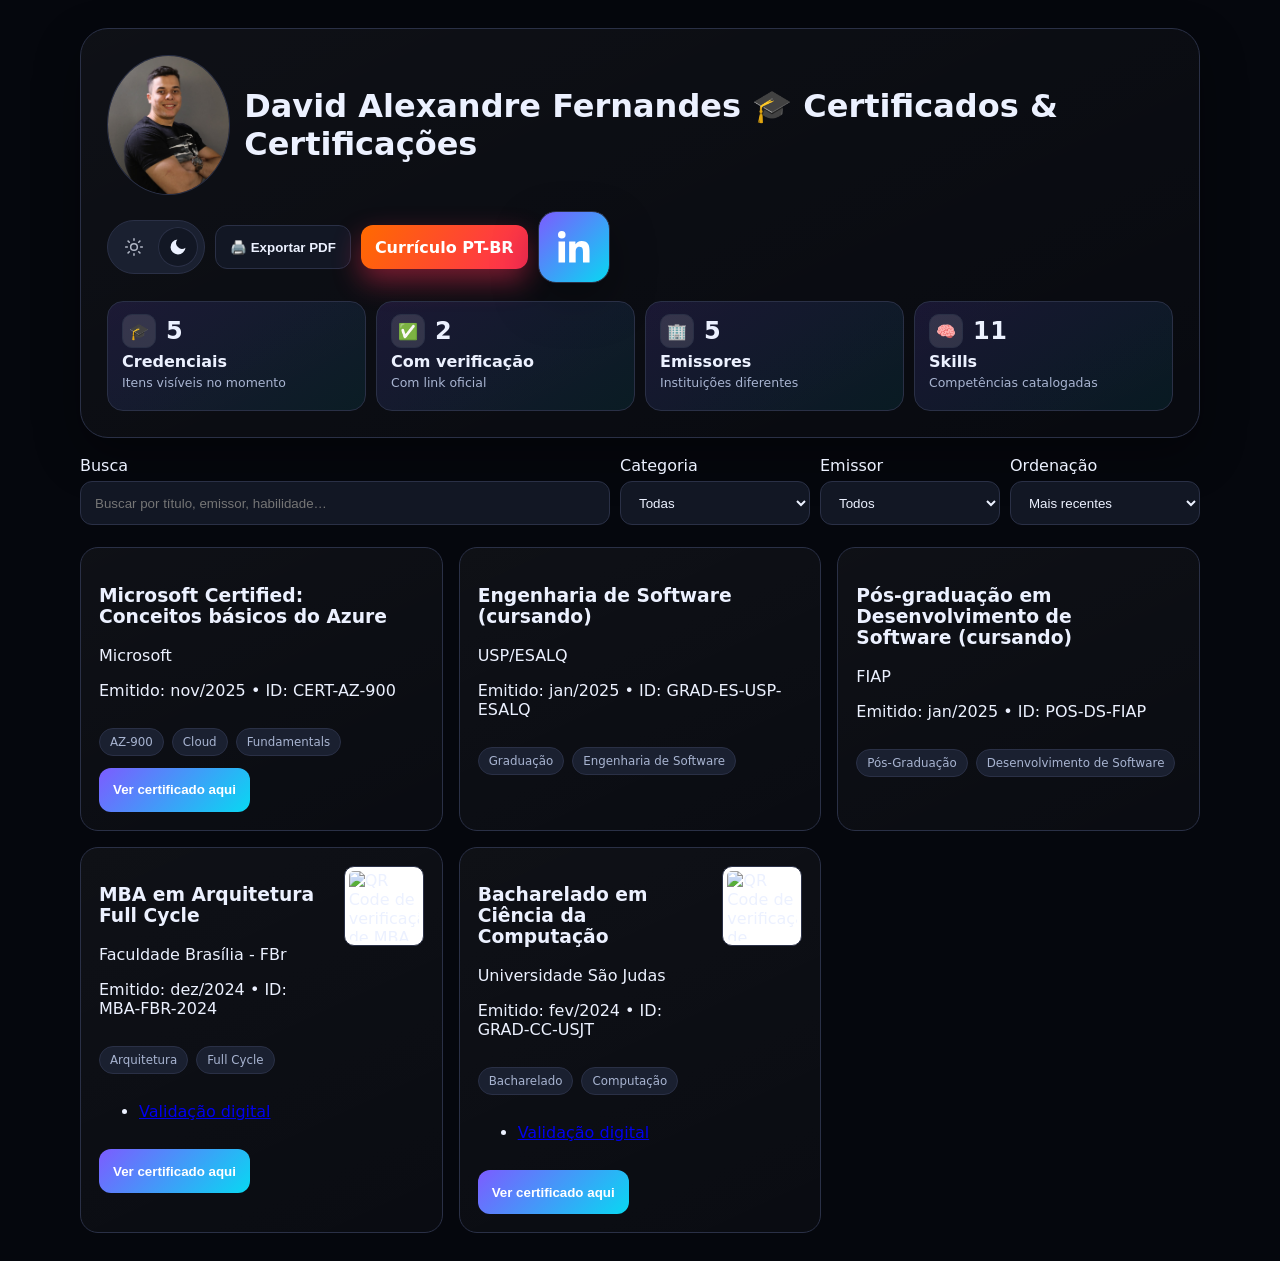
==== index.html @ cbdad45b "Adiciona botão chamativo de currículo em PT-BR" ====
<!DOCTYPE html>
<html lang="pt-br">
  <head>
    <meta charset="UTF-8" />
    <meta name="viewport" content="width=device-width, initial-scale=1" />
    <title>Certificados & Certificações - David Alexandre Fernandes</title>
    <meta name="description" content="Portfólio público de certificados, diplomas e certificações com links de verificação." />
    <meta property="og:title" content="Certificados & Certificações - David Alexandre Fernandes" />
    <meta property="og:description" content="Portfólio público com filtros, busca e verificação de credenciais." />
    <meta property="og:type" content="website" />
    <meta property="og:image" content="img/perfil.jpg" />
    <meta name="twitter:card" content="summary_large_image" />
    <meta name="twitter:title" content="Certificados & Certificações - David Alexandre Fernandes" />
    <meta name="twitter:description" content="Portfólio público com filtros, busca e verificação de credenciais." />
    <meta name="twitter:image" content="img/perfil.jpg" />
    <meta http-equiv="Content-Security-Policy" content="default-src 'self'; img-src 'self' https: data:; style-src 'self'; script-src 'self'; connect-src 'self'; object-src 'none'; base-uri 'self'; form-action 'self'; frame-ancestors 'none'" />
    <link rel="icon" type="image/jpeg" href="img/perfil.jpg" />
    <link rel="manifest" href="site.webmanifest" />
    <link rel="stylesheet" href="styles.css" />
  </head>
  <body>
    <div class="container">
      <div class="hero">
        <header>
          <div class="title">
            <img class="avatar" id="avatarImg" src="img/perfil.jpg" alt="Foto de perfil de David Alexandre Fernandes" tabindex="0" />
            <h1>David Alexandre Fernandes 🎓 Certificados &amp; Certificações</h1>
          </div>
          <div class="toolbar">
            <div class="switch" role="group" aria-label="Tema">
              <button id="btnLight" aria-label="Claro" title="Claro" aria-pressed="false">
                <svg class="theme-icon" viewBox="0 0 24 24" aria-hidden="true">
                  <circle cx="12" cy="12" r="4"></circle>
                  <path d="M12 2v2M12 20v2M4.93 4.93l1.41 1.41M17.66 17.66l1.41 1.41M2 12h2M20 12h2M4.93 19.07l1.41-1.41M17.66 6.34l1.41-1.41"></path>
                </svg>
              </button>
              <button id="btnDark" class="active" aria-label="Escuro" title="Escuro" aria-pressed="true">
                <svg class="theme-icon" viewBox="0 0 24 24" aria-hidden="true">
                  <path d="M21 12.79A9 9 0 1 1 11.21 3 7 7 0 0 0 21 12.79z"></path>
                </svg>
              </button>
            </div>
            <button id="btnPrint" class="btn">🖨️ Exportar PDF</button>
            <a
              class="btn resume-cta"
              href="https://1drv.ms/b/c/6d3c8bf67ab3908f/IQB4BlME7x0MTKdPgaCIauKZAbDHyPcUo3Sa_N_wi_NHw-A?e=8XDvg1"
              target="_blank"
              rel="noopener"
            >
              Currículo PT-BR
            </a>
            <a class="linkedin-cta" id="btnLinkedIn" href="#" target="_blank" rel="noopener" aria-label="Abrir LinkedIn de David Alexandre Fernandes">
              <span class="sr-only">LinkedIn de David Alexandre Fernandes</span>
              <svg viewBox="0 0 24 24" aria-hidden="true">
                <path d="M20.45 20.45h-3.56v-5.58c0-1.33-.03-3.04-1.85-3.04-1.85 0-2.13 1.45-2.13 2.95v5.67H9.35V9h3.42v1.56h.05c.48-.9 1.64-1.85 3.38-1.85 3.61 0 4.27 2.38 4.27 5.47v6.27zM5.34 7.43a2.07 2.07 0 1 1 0-4.14 2.07 2.07 0 0 1 0 4.14zM7.12 20.45H3.56V9h3.56v11.45z"/>
              </svg>
            </a>
          </div>
        </header>
        <section class="stats" id="statsPanel" aria-label="Métricas"></section>
      </div>

      <section class="filters" aria-label="Filtros">
        <div>
          <label for="search">Busca</label>
          <input id="search" class="input" placeholder="Buscar por título, emissor, habilidade…" />
        </div>
        <div>
          <label for="filterCategory">Categoria</label>
          <select id="filterCategory">
            <option value="">Todas</option>
          </select>
        </div>
        <div>
          <label for="filterIssuer">Emissor</label>
          <select id="filterIssuer">
            <option value="">Todos</option>
          </select>
        </div>
        <div>
          <label for="sortBy">Ordenação</label>
          <select id="sortBy">
            <option value="dateDesc">Mais recentes</option>
            <option value="dateAsc">Mais antigos</option>
            <option value="titleAsc">Título A→Z</option>
          </select>
        </div>
      </section>

      <section id="grid" class="grid" aria-live="polite"></section>
    </div>

    <div id="zoomOverlay" class="modal" role="dialog" aria-modal="true" aria-hidden="true" aria-label="Foto ampliada de perfil" tabindex="-1">
      <img src="img/perfil.jpg" alt="Foto ampliada de David Alexandre Fernandes" />
    </div>

    <div id="certModal" class="modal" role="dialog" aria-modal="true" aria-hidden="true" aria-label="Visualização do certificado" tabindex="-1">
      <img id="certModalImg" src="" alt="" />
    </div>

    <script src="app.js" defer></script>
  </body>
</html>
---- styles.css ----
:root {
  --bg: #05070d;
  --bg-soft: #0e1220;
  --card: #121724;
  --text: #ecf1ff;
  --muted: #a8b4d1;
  --brand: #7c5cff;
  --brand-2: #08d8f2;
  --border: #2a3046;
  --chip: #1a2030;
  --shadow: 0 18px 45px rgba(0, 0, 0, 0.35);
}
[data-theme="light"] {
  --bg: #f4f6fc;
  --card: #ffffff;
  --text: #0e1730;
  --muted: #5c657f;
  --brand: #694bff;
  --brand-2: #0284c7;
  --border: #dde3f0;
  --chip: #f1f5ff;
}
* { box-sizing: border-box; }
body { margin: 0; font-family: ui-sans-serif, system-ui; color: var(--text); background: var(--bg); }
.container { max-width: 1160px; margin: 28px auto; padding: 0 20px; }
.hero { border: 1px solid var(--border); border-radius: 28px; background: linear-gradient(155deg, rgba(255,255,255,.04), rgba(255,255,255,.01)); box-shadow: var(--shadow); padding: 26px; }
header { display:flex; gap:16px; justify-content:space-between; flex-wrap:wrap; }
.title { display:flex; gap:14px; align-items:center; }
.avatar {
  width: 140px;
  height: 140px;
  border-radius: 50%;
  border: 1px solid var(--border);
  object-fit: cover;
  object-position: center 20%;
  cursor: zoom-in;
}
.toolbar { display:flex; flex-wrap:wrap; gap:10px; align-items:center; }
.linkedin-cta {
  width: 72px;
  height: 72px;
  border-radius: 18px;
  display: inline-flex;
  align-items: center;
  justify-content: center;
  border: 1px solid var(--border);
  background: linear-gradient(135deg, var(--brand), var(--brand-2));
  color: #fff;
  box-shadow: var(--shadow);
}
.linkedin-cta svg {
  width: 44px;
  height: 44px;
  fill: currentColor;
}
.switch{display:inline-flex;gap:4px;padding:6px;border:1px solid var(--border);background:var(--chip);border-radius:999px}
.switch button{width:40px;height:40px;border:0;background:transparent;border-radius:999px;color:var(--text);cursor:pointer;display:inline-flex;align-items:center;justify-content:center;opacity:.72;transition:opacity .2s ease,color .2s ease}
.theme-icon{width:20px;height:20px;stroke:currentColor;fill:none;stroke-width:1.8;stroke-linecap:round;stroke-linejoin:round}
#btnDark .theme-icon{fill:currentColor;stroke:none}
.switch button:hover,.switch button:focus-visible{opacity:1}
.switch button.active{background:var(--card);box-shadow:inset 0 0 0 1px var(--border);opacity:1}
.btn, .input, select, .verify {height:44px;padding:0 14px;border-radius:12px;border:1px solid var(--border);background:var(--card);color:var(--text)}
.btn { font-weight:700; cursor:pointer; }

.resume-cta {
  display: inline-flex;
  align-items: center;
  justify-content: center;
  text-decoration: none;
  border: 0;
  color: #fff;
  background: linear-gradient(120deg, #ff6a00, #ff2d55, #7c5cff);
  background-size: 200% 200%;
  box-shadow: 0 12px 28px rgba(255, 45, 85, 0.45);
  animation: pulseGlow 2.2s ease-in-out infinite;
}
.resume-cta:hover,
.resume-cta:focus-visible {
  transform: translateY(-1px) scale(1.02);
}
@keyframes pulseGlow {
  0%,
  100% {
    background-position: 0% 50%;
    box-shadow: 0 12px 28px rgba(255, 45, 85, 0.45);
  }
  50% {
    background-position: 100% 50%;
    box-shadow: 0 16px 36px rgba(124, 92, 255, 0.55);
  }
}
.verify {display:inline-flex;align-items:center;text-decoration:none;font-weight:700}
.verify.primary { background: linear-gradient(135deg, var(--brand), var(--brand-2)); border:0; color:#fff; }
.stats { margin-top:18px; display:grid; grid-template-columns:repeat(4,minmax(0,1fr)); gap:10px; }
.stat { border:1px solid var(--border); background:linear-gradient(145deg, rgba(124,92,255,.14), rgba(8,216,242,.08)); border-radius:16px; padding:12px 14px; display:flex; flex-direction:column; gap:4px; min-height:110px; }
.stat-top { display:flex; align-items:center; gap:10px; }
.stat-icon { width:34px; height:34px; border-radius:10px; display:inline-flex; align-items:center; justify-content:center; font-size:1rem; background:rgba(255,255,255,.12); border:1px solid var(--border); }
.stat strong { font-size:1.5rem; line-height:1; letter-spacing:.02em; }
.stat span { font-weight:700; }
.stat small { color:var(--muted); font-size:.78rem; }
.filters { display:grid; grid-template-columns:1fr 190px 180px 190px; gap:10px; margin:18px 0 22px; align-items:end; }
.filters > div { display:flex; flex-direction:column; gap:6px; }
.filters label { display:block; line-height:1.2; }
.filters .input,
.filters select { width:100%; }
.grid { display:grid; grid-template-columns:repeat(3,1fr); gap:16px; }
.card { background: linear-gradient(155deg, rgba(255,255,255,.04), rgba(255,255,255,.02)); border:1px solid var(--border); border-radius:18px; padding:18px; display:flex; flex-direction:column; gap:12px; transition:transform .25s ease; }
.card-head,.left,.right { display:flex; gap:12px; align-items:flex-start; }
.card-head{justify-content:space-between}
.badge{width:84px;height:84px;object-fit:contain;border-radius:12px;background:var(--chip);border:1px solid var(--border)}
.qr-code{width:80px;height:80px;border-radius:10px;border:1px solid var(--border);background:#fff;object-fit:cover;padding:4px}
.qr-placeholder{width:80px;height:80px;border-radius:10px;border:1px solid var(--border);display:flex;align-items:center;justify-content:center;font-size:.75rem;color:var(--muted);text-align:center;padding:8px}
.chips{display:flex;gap:8px;flex-wrap:wrap}.chip{font-size:.74rem;padding:6px 10px;border-radius:999px;background:var(--chip);border:1px solid var(--border);color:var(--muted)}
.card-actions{display:flex;gap:10px;flex-wrap:wrap}
.sr-only { position:absolute; width:1px; height:1px; margin:-1px; overflow:hidden; clip:rect(0,0,0,0); white-space: nowrap; border: 0; }
.hidden { display:none !important; }
.modal{position:fixed;inset:0;display:none;align-items:center;justify-content:center;background:rgba(4,8,18,.82);padding:20px;z-index:10000}
.modal.open{display:flex}.modal img{max-width:min(94vw,980px);max-height:78vh;border-radius:10px;background:#fff}
.fade-in{animation:fadeIn .35s ease}
@keyframes fadeIn { from{opacity:0; transform:translateY(8px)} to{opacity:1; transform:none} }
@media (prefers-reduced-motion: reduce){ *{animation:none !important; transition:none !important;} }
@media (max-width:980px){ .grid{grid-template-columns:repeat(2,1fr)} .filters{grid-template-columns:1fr 1fr} }
@media (max-width:680px){ .grid{grid-template-columns:1fr} .stats{grid-template-columns:repeat(2,minmax(0,1fr));} }
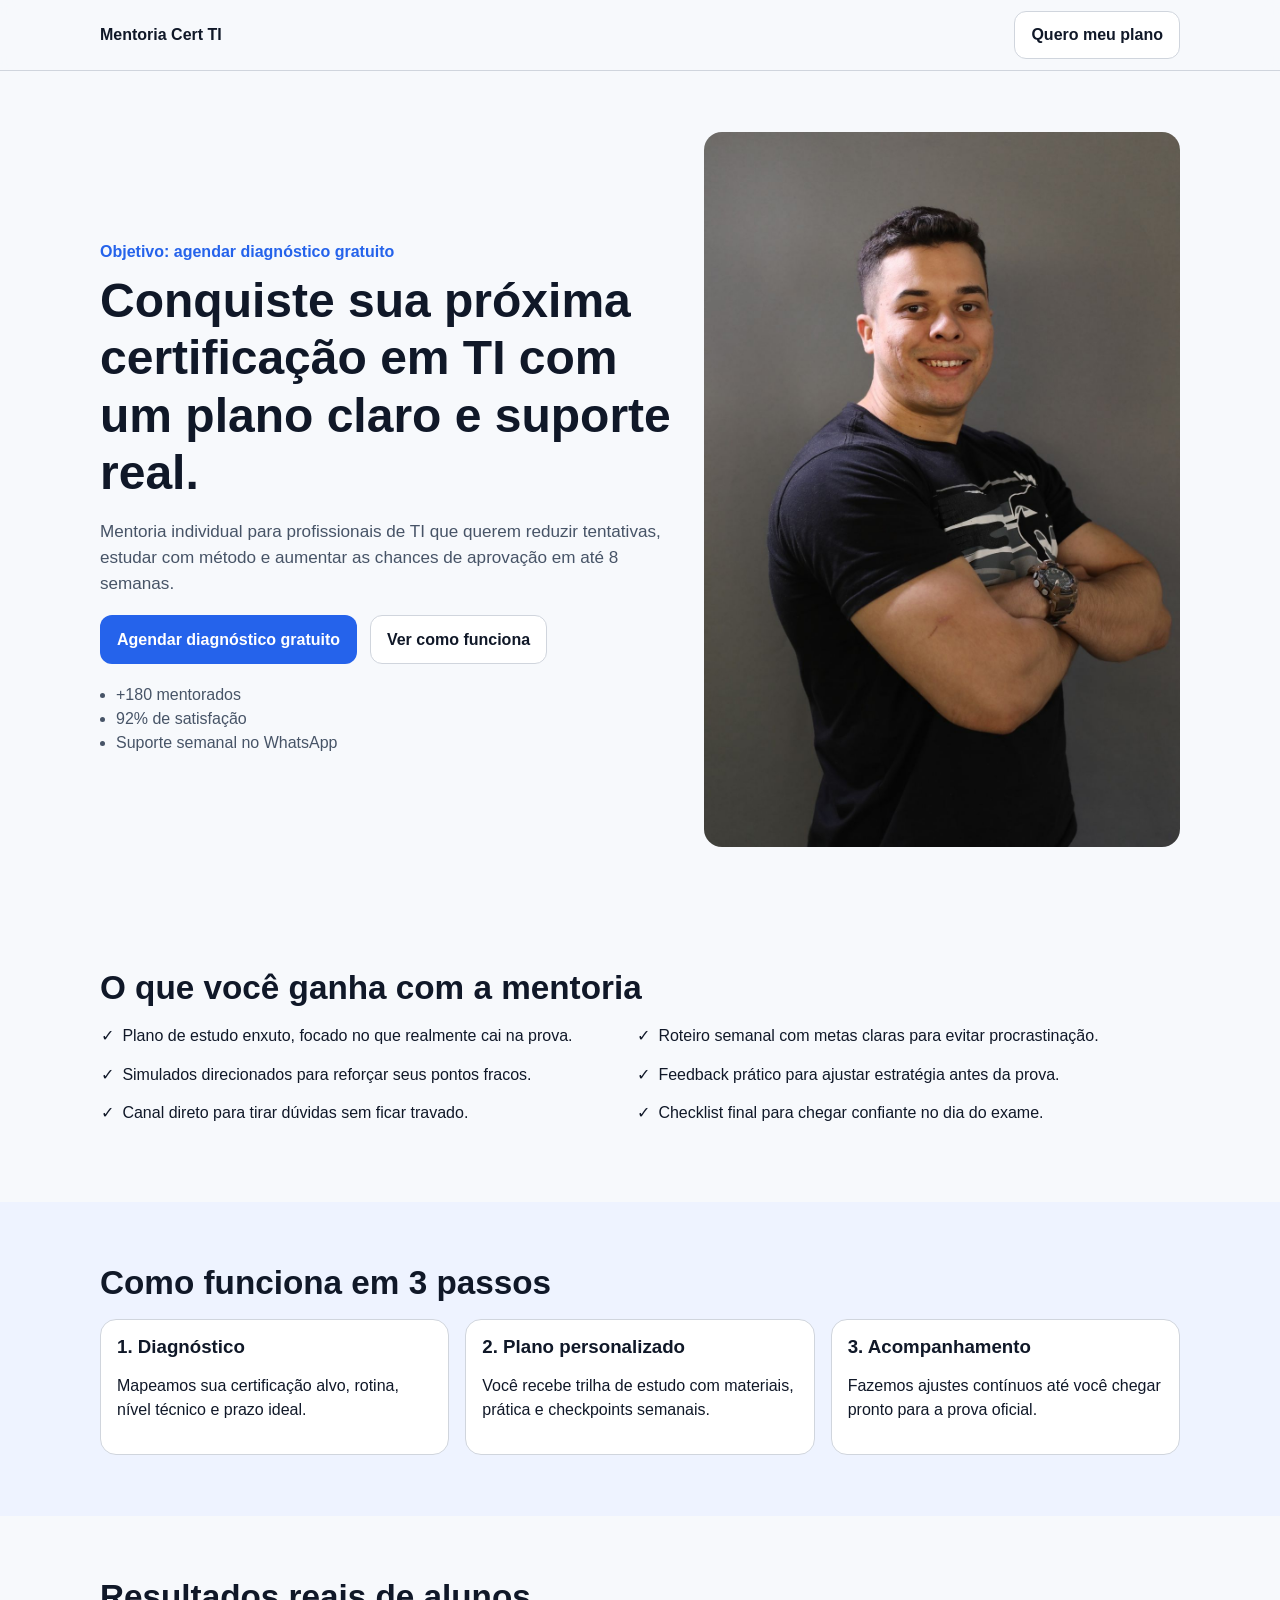
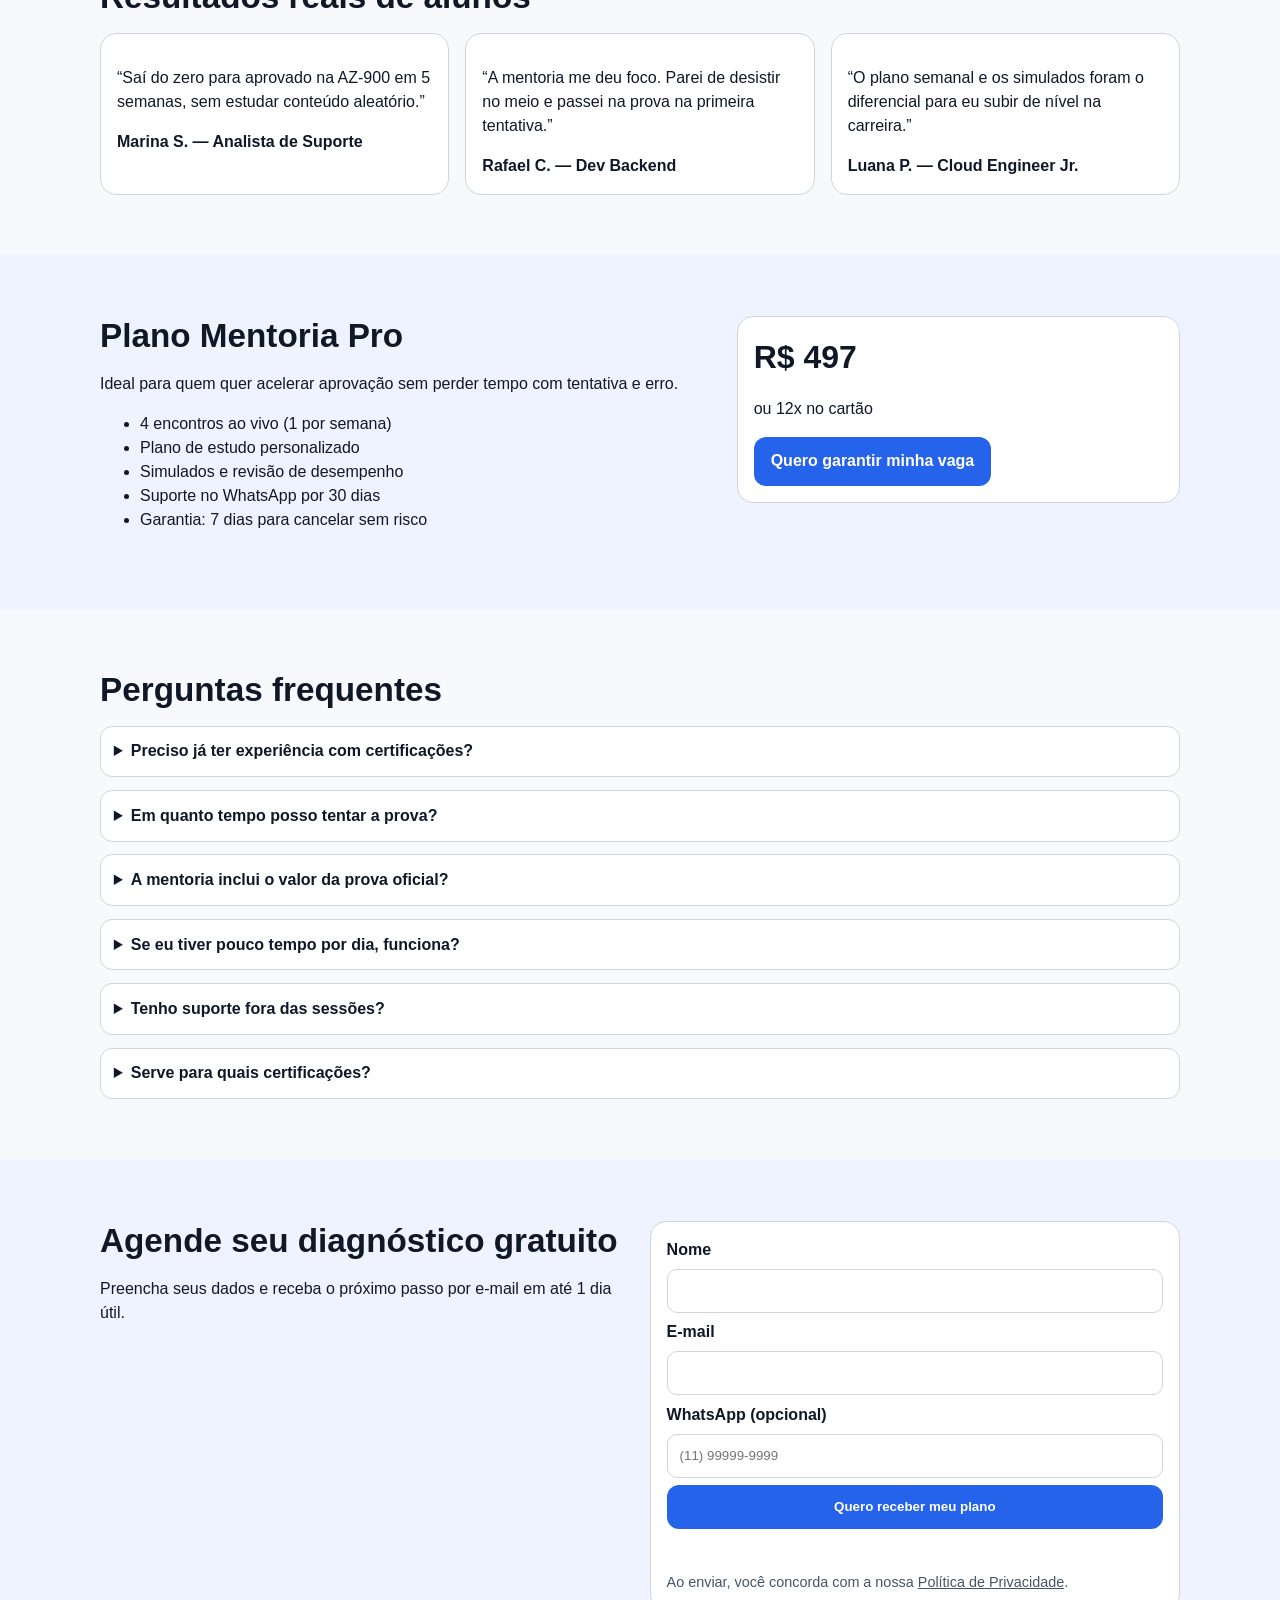
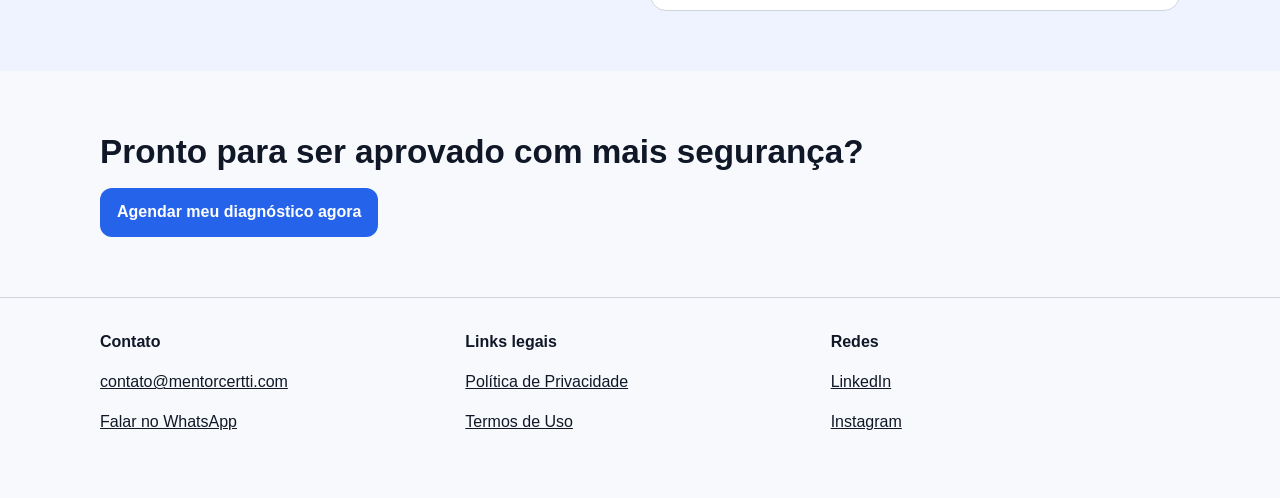
==== commit e71752c4: "Transforma página em landing page de conversão" ====
--- a/index.html
+++ b/index.html
@@ -1,102 +1,198 @@
 <!DOCTYPE html>
-<html lang="pt-br">
+<html lang="pt-BR">
   <head>
     <meta charset="UTF-8" />
     <meta name="viewport" content="width=device-width, initial-scale=1" />
-    <title>Certificados & Certificações - David Alexandre Fernandes</title>
-    <meta name="description" content="Portfólio público de certificados, diplomas e certificações com links de verificação." />
-    <meta property="og:title" content="Certificados & Certificações - David Alexandre Fernandes" />
-    <meta property="og:description" content="Portfólio público com filtros, busca e verificação de credenciais." />
+    <title>Mentoria de Certificações em TI | Plano prático para sua próxima aprovação</title>
+    <meta
+      name="description"
+      content="Mentoria individual para profissionais de TI que querem conquistar certificações com um plano claro, suporte semanal e foco em aprovação mais rápida."
+    />
     <meta property="og:type" content="website" />
+    <meta property="og:title" content="Mentoria de Certificações em TI" />
+    <meta
+      property="og:description"
+      content="Receba um plano de estudo personalizado, acompanhamento semanal e simulados direcionados para acelerar sua aprovação."
+    />
     <meta property="og:image" content="img/perfil.jpg" />
     <meta name="twitter:card" content="summary_large_image" />
-    <meta name="twitter:title" content="Certificados & Certificações - David Alexandre Fernandes" />
-    <meta name="twitter:description" content="Portfólio público com filtros, busca e verificação de credenciais." />
+    <meta name="twitter:title" content="Mentoria de Certificações em TI" />
+    <meta
+      name="twitter:description"
+      content="Plano personalizado e acompanhamento prático para você ser aprovado na certificação certa."
+    />
     <meta name="twitter:image" content="img/perfil.jpg" />
-    <meta http-equiv="Content-Security-Policy" content="default-src 'self'; img-src 'self' https: data:; style-src 'self'; script-src 'self'; connect-src 'self'; object-src 'none'; base-uri 'self'; form-action 'self'; frame-ancestors 'none'" />
     <link rel="icon" type="image/jpeg" href="img/perfil.jpg" />
     <link rel="manifest" href="site.webmanifest" />
+    <link rel="preload" href="styles.css" as="style" />
     <link rel="stylesheet" href="styles.css" />
   </head>
   <body>
-    <div class="container">
-      <div class="hero">
-        <header>
-          <div class="title">
-            <img class="avatar" id="avatarImg" src="img/perfil.jpg" alt="Foto de perfil de David Alexandre Fernandes" tabindex="0" />
-            <h1>David Alexandre Fernandes 🎓 Certificados &amp; Certificações</h1>
+    <header class="site-header">
+      <div class="wrapper header-row">
+        <a class="brand" href="#topo">Mentoria Cert TI</a>
+        <a class="btn btn-outline" href="#lead-form" data-track="cta-header">Quero meu plano</a>
+      </div>
+    </header>
+
+    <main id="topo">
+      <section class="hero wrapper">
+        <div>
+          <p class="eyebrow">Objetivo: agendar diagnóstico gratuito</p>
+          <h1>Conquiste sua próxima certificação em TI com um plano claro e suporte real.</h1>
+          <p class="subheadline">
+            Mentoria individual para profissionais de TI que querem reduzir tentativas, estudar com método e aumentar as chances de aprovação em até 8 semanas.
+          </p>
+          <div class="hero-actions">
+            <a class="btn btn-primary" href="#lead-form" data-track="cta-hero">Agendar diagnóstico gratuito</a>
+            <a class="btn btn-outline" href="#como-funciona" data-track="cta-secondary">Ver como funciona</a>
           </div>
-          <div class="toolbar">
-            <div class="switch" role="group" aria-label="Tema">
-              <button id="btnLight" aria-label="Claro" title="Claro" aria-pressed="false">
-                <svg class="theme-icon" viewBox="0 0 24 24" aria-hidden="true">
-                  <circle cx="12" cy="12" r="4"></circle>
-                  <path d="M12 2v2M12 20v2M4.93 4.93l1.41 1.41M17.66 17.66l1.41 1.41M2 12h2M20 12h2M4.93 19.07l1.41-1.41M17.66 6.34l1.41-1.41"></path>
-                </svg>
-              </button>
-              <button id="btnDark" class="active" aria-label="Escuro" title="Escuro" aria-pressed="true">
-                <svg class="theme-icon" viewBox="0 0 24 24" aria-hidden="true">
-                  <path d="M21 12.79A9 9 0 1 1 11.21 3 7 7 0 0 0 21 12.79z"></path>
-                </svg>
-              </button>
-            </div>
-            <button id="btnPrint" class="btn">🖨️ Exportar PDF</button>
-            <a
-              class="btn resume-cta"
-              href="https://1drv.ms/b/c/6d3c8bf67ab3908f/IQB4BlME7x0MTKdPgaCIauKZAbDHyPcUo3Sa_N_wi_NHw-A?e=8XDvg1"
-              target="_blank"
-              rel="noopener"
-            >
-              Currículo PT-BR
-            </a>
-            <a class="linkedin-cta" id="btnLinkedIn" href="#" target="_blank" rel="noopener" aria-label="Abrir LinkedIn de David Alexandre Fernandes">
-              <span class="sr-only">LinkedIn de David Alexandre Fernandes</span>
-              <svg viewBox="0 0 24 24" aria-hidden="true">
-                <path d="M20.45 20.45h-3.56v-5.58c0-1.33-.03-3.04-1.85-3.04-1.85 0-2.13 1.45-2.13 2.95v5.67H9.35V9h3.42v1.56h.05c.48-.9 1.64-1.85 3.38-1.85 3.61 0 4.27 2.38 4.27 5.47v6.27zM5.34 7.43a2.07 2.07 0 1 1 0-4.14 2.07 2.07 0 0 1 0 4.14zM7.12 20.45H3.56V9h3.56v11.45z"/>
-              </svg>
-            </a>
+          <ul class="hero-proof" aria-label="Resultados e prova social">
+            <li>+180 mentorados</li>
+            <li>92% de satisfação</li>
+            <li>Suporte semanal no WhatsApp</li>
+          </ul>
+        </div>
+        <img src="img/perfil.jpg" alt="Mentor de certificações de TI sorrindo" width="560" height="420" fetchpriority="high" />
+      </section>
+
+      <section class="section wrapper" id="beneficios">
+        <h2>O que você ganha com a mentoria</h2>
+        <ul class="benefits-grid">
+          <li>Plano de estudo enxuto, focado no que realmente cai na prova.</li>
+          <li>Roteiro semanal com metas claras para evitar procrastinação.</li>
+          <li>Simulados direcionados para reforçar seus pontos fracos.</li>
+          <li>Feedback prático para ajustar estratégia antes da prova.</li>
+          <li>Canal direto para tirar dúvidas sem ficar travado.</li>
+          <li>Checklist final para chegar confiante no dia do exame.</li>
+        </ul>
+      </section>
+
+      <section class="section section-alt" id="como-funciona">
+        <div class="wrapper">
+          <h2>Como funciona em 3 passos</h2>
+          <div class="steps">
+            <article>
+              <h3>1. Diagnóstico</h3>
+              <p>Mapeamos sua certificação alvo, rotina, nível técnico e prazo ideal.</p>
+            </article>
+            <article>
+              <h3>2. Plano personalizado</h3>
+              <p>Você recebe trilha de estudo com materiais, prática e checkpoints semanais.</p>
+            </article>
+            <article>
+              <h3>3. Acompanhamento</h3>
+              <p>Fazemos ajustes contínuos até você chegar pronto para a prova oficial.</p>
+            </article>
           </div>
-        </header>
-        <section class="stats" id="statsPanel" aria-label="Métricas"></section>
-      </div>
-
-      <section class="filters" aria-label="Filtros">
-        <div>
-          <label for="search">Busca</label>
-          <input id="search" class="input" placeholder="Buscar por título, emissor, habilidade…" />
-        </div>
-        <div>
-          <label for="filterCategory">Categoria</label>
-          <select id="filterCategory">
-            <option value="">Todas</option>
-          </select>
-        </div>
-        <div>
-          <label for="filterIssuer">Emissor</label>
-          <select id="filterIssuer">
-            <option value="">Todos</option>
-          </select>
-        </div>
-        <div>
-          <label for="sortBy">Ordenação</label>
-          <select id="sortBy">
-            <option value="dateDesc">Mais recentes</option>
-            <option value="dateAsc">Mais antigos</option>
-            <option value="titleAsc">Título A→Z</option>
-          </select>
         </div>
       </section>
 
-      <section id="grid" class="grid" aria-live="polite"></section>
-    </div>
+      <section class="section wrapper" id="prova-social">
+        <h2>Resultados reais de alunos</h2>
+        <div class="testimonials">
+          <article>
+            <p>“Saí do zero para aprovado na AZ-900 em 5 semanas, sem estudar conteúdo aleatório.”</p>
+            <strong>Marina S. — Analista de Suporte</strong>
+          </article>
+          <article>
+            <p>“A mentoria me deu foco. Parei de desistir no meio e passei na prova na primeira tentativa.”</p>
+            <strong>Rafael C. — Dev Backend</strong>
+          </article>
+          <article>
+            <p>“O plano semanal e os simulados foram o diferencial para eu subir de nível na carreira.”</p>
+            <strong>Luana P. — Cloud Engineer Jr.</strong>
+          </article>
+        </div>
+      </section>
 
-    <div id="zoomOverlay" class="modal" role="dialog" aria-modal="true" aria-hidden="true" aria-label="Foto ampliada de perfil" tabindex="-1">
-      <img src="img/perfil.jpg" alt="Foto ampliada de David Alexandre Fernandes" />
-    </div>
+      <section class="section section-alt" id="oferta">
+        <div class="wrapper offer">
+          <div>
+            <h2>Plano Mentoria Pro</h2>
+            <p>Ideal para quem quer acelerar aprovação sem perder tempo com tentativa e erro.</p>
+            <ul>
+              <li>4 encontros ao vivo (1 por semana)</li>
+              <li>Plano de estudo personalizado</li>
+              <li>Simulados e revisão de desempenho</li>
+              <li>Suporte no WhatsApp por 30 dias</li>
+              <li>Garantia: 7 dias para cancelar sem risco</li>
+            </ul>
+          </div>
+          <aside class="price-card" aria-label="Preço e chamada para ação">
+            <p class="price">R$ 497</p>
+            <p>ou 12x no cartão</p>
+            <a class="btn btn-primary" href="#lead-form" data-track="cta-price">Quero garantir minha vaga</a>
+          </aside>
+        </div>
+      </section>
 
-    <div id="certModal" class="modal" role="dialog" aria-modal="true" aria-hidden="true" aria-label="Visualização do certificado" tabindex="-1">
-      <img id="certModalImg" src="" alt="" />
-    </div>
+      <section class="section wrapper" id="faq">
+        <h2>Perguntas frequentes</h2>
+        <div class="faq-list">
+          <details><summary>Preciso já ter experiência com certificações?</summary><p>Não. Adaptamos o plano para iniciantes e para quem já tentou antes.</p></details>
+          <details><summary>Em quanto tempo posso tentar a prova?</summary><p>Depende da certificação e da sua rotina, mas normalmente entre 6 e 10 semanas.</p></details>
+          <details><summary>A mentoria inclui o valor da prova oficial?</summary><p>Não, o voucher da prova é pago separadamente direto para a certificadora.</p></details>
+          <details><summary>Se eu tiver pouco tempo por dia, funciona?</summary><p>Sim. Estruturamos um plano realista com blocos curtos e consistentes.</p></details>
+          <details><summary>Tenho suporte fora das sessões?</summary><p>Sim. Você pode enviar dúvidas no WhatsApp durante o período da mentoria.</p></details>
+          <details><summary>Serve para quais certificações?</summary><p>Trabalhamos com trilhas de Cloud, DevOps, Segurança e fundamentos de TI.</p></details>
+        </div>
+      </section>
+
+      <section class="section section-alt" id="lead-form">
+        <div class="wrapper form-wrap">
+          <div>
+            <h2>Agende seu diagnóstico gratuito</h2>
+            <p>Preencha seus dados e receba o próximo passo por e-mail em até 1 dia útil.</p>
+          </div>
+          <form id="contactForm" novalidate>
+            <label for="name">Nome</label>
+            <input id="name" name="name" type="text" autocomplete="name" required />
+
+            <label for="email">E-mail</label>
+            <input id="email" name="email" type="email" autocomplete="email" required />
+
+            <label for="phone">WhatsApp (opcional)</label>
+            <input id="phone" name="phone" type="tel" autocomplete="tel" placeholder="(11) 99999-9999" />
+
+            <input type="text" name="company" id="company" tabindex="-1" autocomplete="off" class="honeypot" aria-hidden="true" />
+
+            <input type="hidden" id="utmSource" name="utm_source" />
+            <input type="hidden" id="utmMedium" name="utm_medium" />
+            <input type="hidden" id="utmCampaign" name="utm_campaign" />
+
+            <button class="btn btn-primary" id="submitBtn" type="submit">Quero receber meu plano</button>
+            <p id="formMessage" role="status" aria-live="polite"></p>
+            <p class="form-note">Ao enviar, você concorda com a nossa <a href="#privacidade">Política de Privacidade</a>.</p>
+          </form>
+        </div>
+      </section>
+
+      <section class="section wrapper" id="cta-final">
+        <h2>Pronto para ser aprovado com mais segurança?</h2>
+        <a class="btn btn-primary" href="#lead-form" data-track="cta-final">Agendar meu diagnóstico agora</a>
+      </section>
+    </main>
+
+    <footer class="site-footer" id="privacidade">
+      <div class="wrapper footer-grid">
+        <div>
+          <strong>Contato</strong>
+          <p><a href="mailto:contato@mentorcertti.com">contato@mentorcertti.com</a></p>
+          <p><a href="https://wa.me/5511999999999" target="_blank" rel="noopener" data-track="whatsapp">Falar no WhatsApp</a></p>
+        </div>
+        <div>
+          <strong>Links legais</strong>
+          <p><a href="#">Política de Privacidade</a></p>
+          <p><a href="#">Termos de Uso</a></p>
+        </div>
+        <div>
+          <strong>Redes</strong>
+          <p><a href="https://www.linkedin.com" target="_blank" rel="noopener">LinkedIn</a></p>
+          <p><a href="https://www.instagram.com" target="_blank" rel="noopener">Instagram</a></p>
+        </div>
+      </div>
+    </footer>
 
     <script src="app.js" defer></script>
   </body>
--- a/styles.css
+++ b/styles.css
@@ -1,123 +1,296 @@
 :root {
-  --bg: #05070d;
-  --bg-soft: #0e1220;
-  --card: #121724;
-  --text: #ecf1ff;
-  --muted: #a8b4d1;
-  --brand: #7c5cff;
-  --brand-2: #08d8f2;
-  --border: #2a3046;
-  --chip: #1a2030;
-  --shadow: 0 18px 45px rgba(0, 0, 0, 0.35);
-}
-[data-theme="light"] {
-  --bg: #f4f6fc;
-  --card: #ffffff;
-  --text: #0e1730;
-  --muted: #5c657f;
-  --brand: #694bff;
-  --brand-2: #0284c7;
-  --border: #dde3f0;
-  --chip: #f1f5ff;
-}
-* { box-sizing: border-box; }
-body { margin: 0; font-family: ui-sans-serif, system-ui; color: var(--text); background: var(--bg); }
-.container { max-width: 1160px; margin: 28px auto; padding: 0 20px; }
-.hero { border: 1px solid var(--border); border-radius: 28px; background: linear-gradient(155deg, rgba(255,255,255,.04), rgba(255,255,255,.01)); box-shadow: var(--shadow); padding: 26px; }
-header { display:flex; gap:16px; justify-content:space-between; flex-wrap:wrap; }
-.title { display:flex; gap:14px; align-items:center; }
-.avatar {
-  width: 140px;
-  height: 140px;
-  border-radius: 50%;
-  border: 1px solid var(--border);
-  object-fit: cover;
-  object-position: center 20%;
-  cursor: zoom-in;
-}
-.toolbar { display:flex; flex-wrap:wrap; gap:10px; align-items:center; }
-.linkedin-cta {
-  width: 72px;
-  height: 72px;
+  --bg: #f7f9fc;
+  --surface: #ffffff;
+  --surface-alt: #eef3ff;
+  --text: #101828;
+  --muted: #475467;
+  --primary: #2563eb;
+  --primary-hover: #1d4ed8;
+  --border: #d0d5dd;
+  --success: #067647;
+}
+
+* {
+  box-sizing: border-box;
+}
+
+html {
+  scroll-behavior: smooth;
+}
+
+body {
+  margin: 0;
+  font-family: Inter, "Segoe UI", Roboto, sans-serif;
+  color: var(--text);
+  background: var(--bg);
+  line-height: 1.5;
+}
+
+img {
+  max-width: 100%;
+  height: auto;
   border-radius: 18px;
+}
+
+a {
+  color: inherit;
+}
+
+.wrapper {
+  width: min(1080px, 92%);
+  margin: 0 auto;
+}
+
+.site-header {
+  position: sticky;
+  top: 0;
+  background: rgba(247, 249, 252, 0.9);
+  backdrop-filter: blur(8px);
+  border-bottom: 1px solid var(--border);
+  z-index: 100;
+}
+
+.header-row {
+  min-height: 70px;
+  display: flex;
+  align-items: center;
+  justify-content: space-between;
+  gap: 1rem;
+}
+
+.brand {
+  font-weight: 800;
+  text-decoration: none;
+}
+
+.section {
+  padding: 3.8rem 0;
+}
+
+.section-alt {
+  background: var(--surface-alt);
+}
+
+.hero {
+  display: grid;
+  grid-template-columns: 1.2fr 1fr;
+  gap: 2rem;
+  align-items: center;
+  padding: 3.8rem 0;
+}
+
+.eyebrow {
+  font-weight: 700;
+  color: var(--primary);
+  margin-bottom: 0.5rem;
+}
+
+h1,
+h2,
+h3 {
+  line-height: 1.2;
+  margin: 0;
+}
+
+h1 {
+  font-size: clamp(1.9rem, 4vw, 3rem);
+}
+
+h2 {
+  font-size: clamp(1.5rem, 2.6vw, 2.2rem);
+  margin-bottom: 1rem;
+}
+
+.subheadline {
+  color: var(--muted);
+  font-size: 1.07rem;
+  max-width: 62ch;
+}
+
+.hero-actions {
+  display: flex;
+  gap: 0.8rem;
+  flex-wrap: wrap;
+  margin: 1.2rem 0;
+}
+
+.hero-proof {
+  margin: 0;
+  padding-left: 1rem;
+  color: var(--muted);
+}
+
+.btn {
   display: inline-flex;
   align-items: center;
   justify-content: center;
+  min-height: 44px;
+  border-radius: 12px;
+  padding: 0.7rem 1rem;
+  font-weight: 700;
+  text-decoration: none;
+  border: 1px solid transparent;
+  cursor: pointer;
+}
+
+.btn-primary {
+  background: var(--primary);
+  color: #fff;
+}
+
+.btn-primary:hover,
+.btn-primary:focus-visible {
+  background: var(--primary-hover);
+}
+
+.btn-primary:disabled {
+  opacity: 0.6;
+  cursor: wait;
+}
+
+.btn-outline {
+  border-color: var(--border);
+  background: var(--surface);
+}
+
+.benefits-grid {
+  list-style: "✓  ";
+  display: grid;
+  gap: 0.9rem;
+  grid-template-columns: repeat(2, minmax(0, 1fr));
+  padding-left: 1.4rem;
+}
+
+.steps,
+.testimonials {
+  display: grid;
+  gap: 1rem;
+  grid-template-columns: repeat(3, minmax(0, 1fr));
+}
+
+.steps article,
+.testimonials article,
+.price-card,
+form {
+  background: var(--surface);
   border: 1px solid var(--border);
-  background: linear-gradient(135deg, var(--brand), var(--brand-2));
-  color: #fff;
-  box-shadow: var(--shadow);
-}
-.linkedin-cta svg {
-  width: 44px;
-  height: 44px;
-  fill: currentColor;
-}
-.switch{display:inline-flex;gap:4px;padding:6px;border:1px solid var(--border);background:var(--chip);border-radius:999px}
-.switch button{width:40px;height:40px;border:0;background:transparent;border-radius:999px;color:var(--text);cursor:pointer;display:inline-flex;align-items:center;justify-content:center;opacity:.72;transition:opacity .2s ease,color .2s ease}
-.theme-icon{width:20px;height:20px;stroke:currentColor;fill:none;stroke-width:1.8;stroke-linecap:round;stroke-linejoin:round}
-#btnDark .theme-icon{fill:currentColor;stroke:none}
-.switch button:hover,.switch button:focus-visible{opacity:1}
-.switch button.active{background:var(--card);box-shadow:inset 0 0 0 1px var(--border);opacity:1}
-.btn, .input, select, .verify {height:44px;padding:0 14px;border-radius:12px;border:1px solid var(--border);background:var(--card);color:var(--text)}
-.btn { font-weight:700; cursor:pointer; }
-
-.resume-cta {
-  display: inline-flex;
-  align-items: center;
-  justify-content: center;
-  text-decoration: none;
-  border: 0;
-  color: #fff;
-  background: linear-gradient(120deg, #ff6a00, #ff2d55, #7c5cff);
-  background-size: 200% 200%;
-  box-shadow: 0 12px 28px rgba(255, 45, 85, 0.45);
-  animation: pulseGlow 2.2s ease-in-out infinite;
-}
-.resume-cta:hover,
-.resume-cta:focus-visible {
-  transform: translateY(-1px) scale(1.02);
-}
-@keyframes pulseGlow {
-  0%,
-  100% {
-    background-position: 0% 50%;
-    box-shadow: 0 12px 28px rgba(255, 45, 85, 0.45);
+  border-radius: 16px;
+  padding: 1rem;
+}
+
+.offer {
+  display: grid;
+  gap: 1rem;
+  grid-template-columns: 1.4fr 1fr;
+  align-items: start;
+}
+
+.price {
+  font-size: 2rem;
+  font-weight: 800;
+  margin: 0;
+}
+
+.faq-list {
+  display: grid;
+  gap: 0.8rem;
+}
+
+details {
+  border: 1px solid var(--border);
+  border-radius: 12px;
+  background: var(--surface);
+  padding: 0.8rem;
+}
+
+summary {
+  cursor: pointer;
+  font-weight: 600;
+}
+
+.form-wrap {
+  display: grid;
+  gap: 1.2rem;
+  grid-template-columns: 1fr 1fr;
+}
+
+form {
+  display: grid;
+  gap: 0.45rem;
+}
+
+label {
+  font-weight: 600;
+}
+
+input {
+  min-height: 44px;
+  border-radius: 10px;
+  border: 1px solid var(--border);
+  padding: 0 0.75rem;
+}
+
+input:focus-visible,
+.btn:focus-visible,
+a:focus-visible,
+summary:focus-visible {
+  outline: 3px solid #93c5fd;
+  outline-offset: 2px;
+}
+
+#formMessage {
+  min-height: 1.4rem;
+  color: var(--muted);
+  margin: 0.2rem 0;
+}
+
+#formMessage.success {
+  color: var(--success);
+  font-weight: 700;
+}
+
+#formMessage.error {
+  color: #b42318;
+  font-weight: 700;
+}
+
+.form-note {
+  margin: 0;
+  color: var(--muted);
+  font-size: 0.9rem;
+}
+
+.honeypot {
+  position: absolute;
+  left: -9999px;
+  width: 1px;
+  height: 1px;
+  opacity: 0;
+}
+
+.site-footer {
+  border-top: 1px solid var(--border);
+  padding: 2rem 0 3rem;
+}
+
+.footer-grid {
+  display: grid;
+  gap: 1rem;
+  grid-template-columns: repeat(3, minmax(0, 1fr));
+}
+
+@media (max-width: 900px) {
+  .hero,
+  .offer,
+  .steps,
+  .testimonials,
+  .form-wrap,
+  .footer-grid,
+  .benefits-grid {
+    grid-template-columns: 1fr;
   }
-  50% {
-    background-position: 100% 50%;
-    box-shadow: 0 16px 36px rgba(124, 92, 255, 0.55);
+
+  .section {
+    padding: 3rem 0;
   }
 }
-.verify {display:inline-flex;align-items:center;text-decoration:none;font-weight:700}
-.verify.primary { background: linear-gradient(135deg, var(--brand), var(--brand-2)); border:0; color:#fff; }
-.stats { margin-top:18px; display:grid; grid-template-columns:repeat(4,minmax(0,1fr)); gap:10px; }
-.stat { border:1px solid var(--border); background:linear-gradient(145deg, rgba(124,92,255,.14), rgba(8,216,242,.08)); border-radius:16px; padding:12px 14px; display:flex; flex-direction:column; gap:4px; min-height:110px; }
-.stat-top { display:flex; align-items:center; gap:10px; }
-.stat-icon { width:34px; height:34px; border-radius:10px; display:inline-flex; align-items:center; justify-content:center; font-size:1rem; background:rgba(255,255,255,.12); border:1px solid var(--border); }
-.stat strong { font-size:1.5rem; line-height:1; letter-spacing:.02em; }
-.stat span { font-weight:700; }
-.stat small { color:var(--muted); font-size:.78rem; }
-.filters { display:grid; grid-template-columns:1fr 190px 180px 190px; gap:10px; margin:18px 0 22px; align-items:end; }
-.filters > div { display:flex; flex-direction:column; gap:6px; }
-.filters label { display:block; line-height:1.2; }
-.filters .input,
-.filters select { width:100%; }
-.grid { display:grid; grid-template-columns:repeat(3,1fr); gap:16px; }
-.card { background: linear-gradient(155deg, rgba(255,255,255,.04), rgba(255,255,255,.02)); border:1px solid var(--border); border-radius:18px; padding:18px; display:flex; flex-direction:column; gap:12px; transition:transform .25s ease; }
-.card-head,.left,.right { display:flex; gap:12px; align-items:flex-start; }
-.card-head{justify-content:space-between}
-.badge{width:84px;height:84px;object-fit:contain;border-radius:12px;background:var(--chip);border:1px solid var(--border)}
-.qr-code{width:80px;height:80px;border-radius:10px;border:1px solid var(--border);background:#fff;object-fit:cover;padding:4px}
-.qr-placeholder{width:80px;height:80px;border-radius:10px;border:1px solid var(--border);display:flex;align-items:center;justify-content:center;font-size:.75rem;color:var(--muted);text-align:center;padding:8px}
-.chips{display:flex;gap:8px;flex-wrap:wrap}.chip{font-size:.74rem;padding:6px 10px;border-radius:999px;background:var(--chip);border:1px solid var(--border);color:var(--muted)}
-.card-actions{display:flex;gap:10px;flex-wrap:wrap}
-.sr-only { position:absolute; width:1px; height:1px; margin:-1px; overflow:hidden; clip:rect(0,0,0,0); white-space: nowrap; border: 0; }
-.hidden { display:none !important; }
-.modal{position:fixed;inset:0;display:none;align-items:center;justify-content:center;background:rgba(4,8,18,.82);padding:20px;z-index:10000}
-.modal.open{display:flex}.modal img{max-width:min(94vw,980px);max-height:78vh;border-radius:10px;background:#fff}
-.fade-in{animation:fadeIn .35s ease}
-@keyframes fadeIn { from{opacity:0; transform:translateY(8px)} to{opacity:1; transform:none} }
-@media (prefers-reduced-motion: reduce){ *{animation:none !important; transition:none !important;} }
-@media (max-width:980px){ .grid{grid-template-columns:repeat(2,1fr)} .filters{grid-template-columns:1fr 1fr} }
-@media (max-width:680px){ .grid{grid-template-columns:1fr} .stats{grid-template-columns:repeat(2,minmax(0,1fr));} }
--- a/styles.css
+++ b/styles.css
@@ -1,123 +1,296 @@
 :root {
-  --bg: #05070d;
-  --bg-soft: #0e1220;
-  --card: #121724;
-  --text: #ecf1ff;
-  --muted: #a8b4d1;
-  --brand: #7c5cff;
-  --brand-2: #08d8f2;
-  --border: #2a3046;
-  --chip: #1a2030;
-  --shadow: 0 18px 45px rgba(0, 0, 0, 0.35);
-}
-[data-theme="light"] {
-  --bg: #f4f6fc;
-  --card: #ffffff;
-  --text: #0e1730;
-  --muted: #5c657f;
-  --brand: #694bff;
-  --brand-2: #0284c7;
-  --border: #dde3f0;
-  --chip: #f1f5ff;
-}
-* { box-sizing: border-box; }
-body { margin: 0; font-family: ui-sans-serif, system-ui; color: var(--text); background: var(--bg); }
-.container { max-width: 1160px; margin: 28px auto; padding: 0 20px; }
-.hero { border: 1px solid var(--border); border-radius: 28px; background: linear-gradient(155deg, rgba(255,255,255,.04), rgba(255,255,255,.01)); box-shadow: var(--shadow); padding: 26px; }
-header { display:flex; gap:16px; justify-content:space-between; flex-wrap:wrap; }
-.title { display:flex; gap:14px; align-items:center; }
-.avatar {
-  width: 140px;
-  height: 140px;
-  border-radius: 50%;
-  border: 1px solid var(--border);
-  object-fit: cover;
-  object-position: center 20%;
-  cursor: zoom-in;
-}
-.toolbar { display:flex; flex-wrap:wrap; gap:10px; align-items:center; }
-.linkedin-cta {
-  width: 72px;
-  height: 72px;
+  --bg: #f7f9fc;
+  --surface: #ffffff;
+  --surface-alt: #eef3ff;
+  --text: #101828;
+  --muted: #475467;
+  --primary: #2563eb;
+  --primary-hover: #1d4ed8;
+  --border: #d0d5dd;
+  --success: #067647;
+}
+
+* {
+  box-sizing: border-box;
+}
+
+html {
+  scroll-behavior: smooth;
+}
+
+body {
+  margin: 0;
+  font-family: Inter, "Segoe UI", Roboto, sans-serif;
+  color: var(--text);
+  background: var(--bg);
+  line-height: 1.5;
+}
+
+img {
+  max-width: 100%;
+  height: auto;
   border-radius: 18px;
+}
+
+a {
+  color: inherit;
+}
+
+.wrapper {
+  width: min(1080px, 92%);
+  margin: 0 auto;
+}
+
+.site-header {
+  position: sticky;
+  top: 0;
+  background: rgba(247, 249, 252, 0.9);
+  backdrop-filter: blur(8px);
+  border-bottom: 1px solid var(--border);
+  z-index: 100;
+}
+
+.header-row {
+  min-height: 70px;
+  display: flex;
+  align-items: center;
+  justify-content: space-between;
+  gap: 1rem;
+}
+
+.brand {
+  font-weight: 800;
+  text-decoration: none;
+}
+
+.section {
+  padding: 3.8rem 0;
+}
+
+.section-alt {
+  background: var(--surface-alt);
+}
+
+.hero {
+  display: grid;
+  grid-template-columns: 1.2fr 1fr;
+  gap: 2rem;
+  align-items: center;
+  padding: 3.8rem 0;
+}
+
+.eyebrow {
+  font-weight: 700;
+  color: var(--primary);
+  margin-bottom: 0.5rem;
+}
+
+h1,
+h2,
+h3 {
+  line-height: 1.2;
+  margin: 0;
+}
+
+h1 {
+  font-size: clamp(1.9rem, 4vw, 3rem);
+}
+
+h2 {
+  font-size: clamp(1.5rem, 2.6vw, 2.2rem);
+  margin-bottom: 1rem;
+}
+
+.subheadline {
+  color: var(--muted);
+  font-size: 1.07rem;
+  max-width: 62ch;
+}
+
+.hero-actions {
+  display: flex;
+  gap: 0.8rem;
+  flex-wrap: wrap;
+  margin: 1.2rem 0;
+}
+
+.hero-proof {
+  margin: 0;
+  padding-left: 1rem;
+  color: var(--muted);
+}
+
+.btn {
   display: inline-flex;
   align-items: center;
   justify-content: center;
+  min-height: 44px;
+  border-radius: 12px;
+  padding: 0.7rem 1rem;
+  font-weight: 700;
+  text-decoration: none;
+  border: 1px solid transparent;
+  cursor: pointer;
+}
+
+.btn-primary {
+  background: var(--primary);
+  color: #fff;
+}
+
+.btn-primary:hover,
+.btn-primary:focus-visible {
+  background: var(--primary-hover);
+}
+
+.btn-primary:disabled {
+  opacity: 0.6;
+  cursor: wait;
+}
+
+.btn-outline {
+  border-color: var(--border);
+  background: var(--surface);
+}
+
+.benefits-grid {
+  list-style: "✓  ";
+  display: grid;
+  gap: 0.9rem;
+  grid-template-columns: repeat(2, minmax(0, 1fr));
+  padding-left: 1.4rem;
+}
+
+.steps,
+.testimonials {
+  display: grid;
+  gap: 1rem;
+  grid-template-columns: repeat(3, minmax(0, 1fr));
+}
+
+.steps article,
+.testimonials article,
+.price-card,
+form {
+  background: var(--surface);
   border: 1px solid var(--border);
-  background: linear-gradient(135deg, var(--brand), var(--brand-2));
-  color: #fff;
-  box-shadow: var(--shadow);
-}
-.linkedin-cta svg {
-  width: 44px;
-  height: 44px;
-  fill: currentColor;
-}
-.switch{display:inline-flex;gap:4px;padding:6px;border:1px solid var(--border);background:var(--chip);border-radius:999px}
-.switch button{width:40px;height:40px;border:0;background:transparent;border-radius:999px;color:var(--text);cursor:pointer;display:inline-flex;align-items:center;justify-content:center;opacity:.72;transition:opacity .2s ease,color .2s ease}
-.theme-icon{width:20px;height:20px;stroke:currentColor;fill:none;stroke-width:1.8;stroke-linecap:round;stroke-linejoin:round}
-#btnDark .theme-icon{fill:currentColor;stroke:none}
-.switch button:hover,.switch button:focus-visible{opacity:1}
-.switch button.active{background:var(--card);box-shadow:inset 0 0 0 1px var(--border);opacity:1}
-.btn, .input, select, .verify {height:44px;padding:0 14px;border-radius:12px;border:1px solid var(--border);background:var(--card);color:var(--text)}
-.btn { font-weight:700; cursor:pointer; }
-
-.resume-cta {
-  display: inline-flex;
-  align-items: center;
-  justify-content: center;
-  text-decoration: none;
-  border: 0;
-  color: #fff;
-  background: linear-gradient(120deg, #ff6a00, #ff2d55, #7c5cff);
-  background-size: 200% 200%;
-  box-shadow: 0 12px 28px rgba(255, 45, 85, 0.45);
-  animation: pulseGlow 2.2s ease-in-out infinite;
-}
-.resume-cta:hover,
-.resume-cta:focus-visible {
-  transform: translateY(-1px) scale(1.02);
-}
-@keyframes pulseGlow {
-  0%,
-  100% {
-    background-position: 0% 50%;
-    box-shadow: 0 12px 28px rgba(255, 45, 85, 0.45);
+  border-radius: 16px;
+  padding: 1rem;
+}
+
+.offer {
+  display: grid;
+  gap: 1rem;
+  grid-template-columns: 1.4fr 1fr;
+  align-items: start;
+}
+
+.price {
+  font-size: 2rem;
+  font-weight: 800;
+  margin: 0;
+}
+
+.faq-list {
+  display: grid;
+  gap: 0.8rem;
+}
+
+details {
+  border: 1px solid var(--border);
+  border-radius: 12px;
+  background: var(--surface);
+  padding: 0.8rem;
+}
+
+summary {
+  cursor: pointer;
+  font-weight: 600;
+}
+
+.form-wrap {
+  display: grid;
+  gap: 1.2rem;
+  grid-template-columns: 1fr 1fr;
+}
+
+form {
+  display: grid;
+  gap: 0.45rem;
+}
+
+label {
+  font-weight: 600;
+}
+
+input {
+  min-height: 44px;
+  border-radius: 10px;
+  border: 1px solid var(--border);
+  padding: 0 0.75rem;
+}
+
+input:focus-visible,
+.btn:focus-visible,
+a:focus-visible,
+summary:focus-visible {
+  outline: 3px solid #93c5fd;
+  outline-offset: 2px;
+}
+
+#formMessage {
+  min-height: 1.4rem;
+  color: var(--muted);
+  margin: 0.2rem 0;
+}
+
+#formMessage.success {
+  color: var(--success);
+  font-weight: 700;
+}
+
+#formMessage.error {
+  color: #b42318;
+  font-weight: 700;
+}
+
+.form-note {
+  margin: 0;
+  color: var(--muted);
+  font-size: 0.9rem;
+}
+
+.honeypot {
+  position: absolute;
+  left: -9999px;
+  width: 1px;
+  height: 1px;
+  opacity: 0;
+}
+
+.site-footer {
+  border-top: 1px solid var(--border);
+  padding: 2rem 0 3rem;
+}
+
+.footer-grid {
+  display: grid;
+  gap: 1rem;
+  grid-template-columns: repeat(3, minmax(0, 1fr));
+}
+
+@media (max-width: 900px) {
+  .hero,
+  .offer,
+  .steps,
+  .testimonials,
+  .form-wrap,
+  .footer-grid,
+  .benefits-grid {
+    grid-template-columns: 1fr;
   }
-  50% {
-    background-position: 100% 50%;
-    box-shadow: 0 16px 36px rgba(124, 92, 255, 0.55);
+
+  .section {
+    padding: 3rem 0;
   }
 }
-.verify {display:inline-flex;align-items:center;text-decoration:none;font-weight:700}
-.verify.primary { background: linear-gradient(135deg, var(--brand), var(--brand-2)); border:0; color:#fff; }
-.stats { margin-top:18px; display:grid; grid-template-columns:repeat(4,minmax(0,1fr)); gap:10px; }
-.stat { border:1px solid var(--border); background:linear-gradient(145deg, rgba(124,92,255,.14), rgba(8,216,242,.08)); border-radius:16px; padding:12px 14px; display:flex; flex-direction:column; gap:4px; min-height:110px; }
-.stat-top { display:flex; align-items:center; gap:10px; }
-.stat-icon { width:34px; height:34px; border-radius:10px; display:inline-flex; align-items:center; justify-content:center; font-size:1rem; background:rgba(255,255,255,.12); border:1px solid var(--border); }
-.stat strong { font-size:1.5rem; line-height:1; letter-spacing:.02em; }
-.stat span { font-weight:700; }
-.stat small { color:var(--muted); font-size:.78rem; }
-.filters { display:grid; grid-template-columns:1fr 190px 180px 190px; gap:10px; margin:18px 0 22px; align-items:end; }
-.filters > div { display:flex; flex-direction:column; gap:6px; }
-.filters label { display:block; line-height:1.2; }
-.filters .input,
-.filters select { width:100%; }
-.grid { display:grid; grid-template-columns:repeat(3,1fr); gap:16px; }
-.card { background: linear-gradient(155deg, rgba(255,255,255,.04), rgba(255,255,255,.02)); border:1px solid var(--border); border-radius:18px; padding:18px; display:flex; flex-direction:column; gap:12px; transition:transform .25s ease; }
-.card-head,.left,.right { display:flex; gap:12px; align-items:flex-start; }
-.card-head{justify-content:space-between}
-.badge{width:84px;height:84px;object-fit:contain;border-radius:12px;background:var(--chip);border:1px solid var(--border)}
-.qr-code{width:80px;height:80px;border-radius:10px;border:1px solid var(--border);background:#fff;object-fit:cover;padding:4px}
-.qr-placeholder{width:80px;height:80px;border-radius:10px;border:1px solid var(--border);display:flex;align-items:center;justify-content:center;font-size:.75rem;color:var(--muted);text-align:center;padding:8px}
-.chips{display:flex;gap:8px;flex-wrap:wrap}.chip{font-size:.74rem;padding:6px 10px;border-radius:999px;background:var(--chip);border:1px solid var(--border);color:var(--muted)}
-.card-actions{display:flex;gap:10px;flex-wrap:wrap}
-.sr-only { position:absolute; width:1px; height:1px; margin:-1px; overflow:hidden; clip:rect(0,0,0,0); white-space: nowrap; border: 0; }
-.hidden { display:none !important; }
-.modal{position:fixed;inset:0;display:none;align-items:center;justify-content:center;background:rgba(4,8,18,.82);padding:20px;z-index:10000}
-.modal.open{display:flex}.modal img{max-width:min(94vw,980px);max-height:78vh;border-radius:10px;background:#fff}
-.fade-in{animation:fadeIn .35s ease}
-@keyframes fadeIn { from{opacity:0; transform:translateY(8px)} to{opacity:1; transform:none} }
-@media (prefers-reduced-motion: reduce){ *{animation:none !important; transition:none !important;} }
-@media (max-width:980px){ .grid{grid-template-columns:repeat(2,1fr)} .filters{grid-template-columns:1fr 1fr} }
-@media (max-width:680px){ .grid{grid-template-columns:1fr} .stats{grid-template-columns:repeat(2,minmax(0,1fr));} }
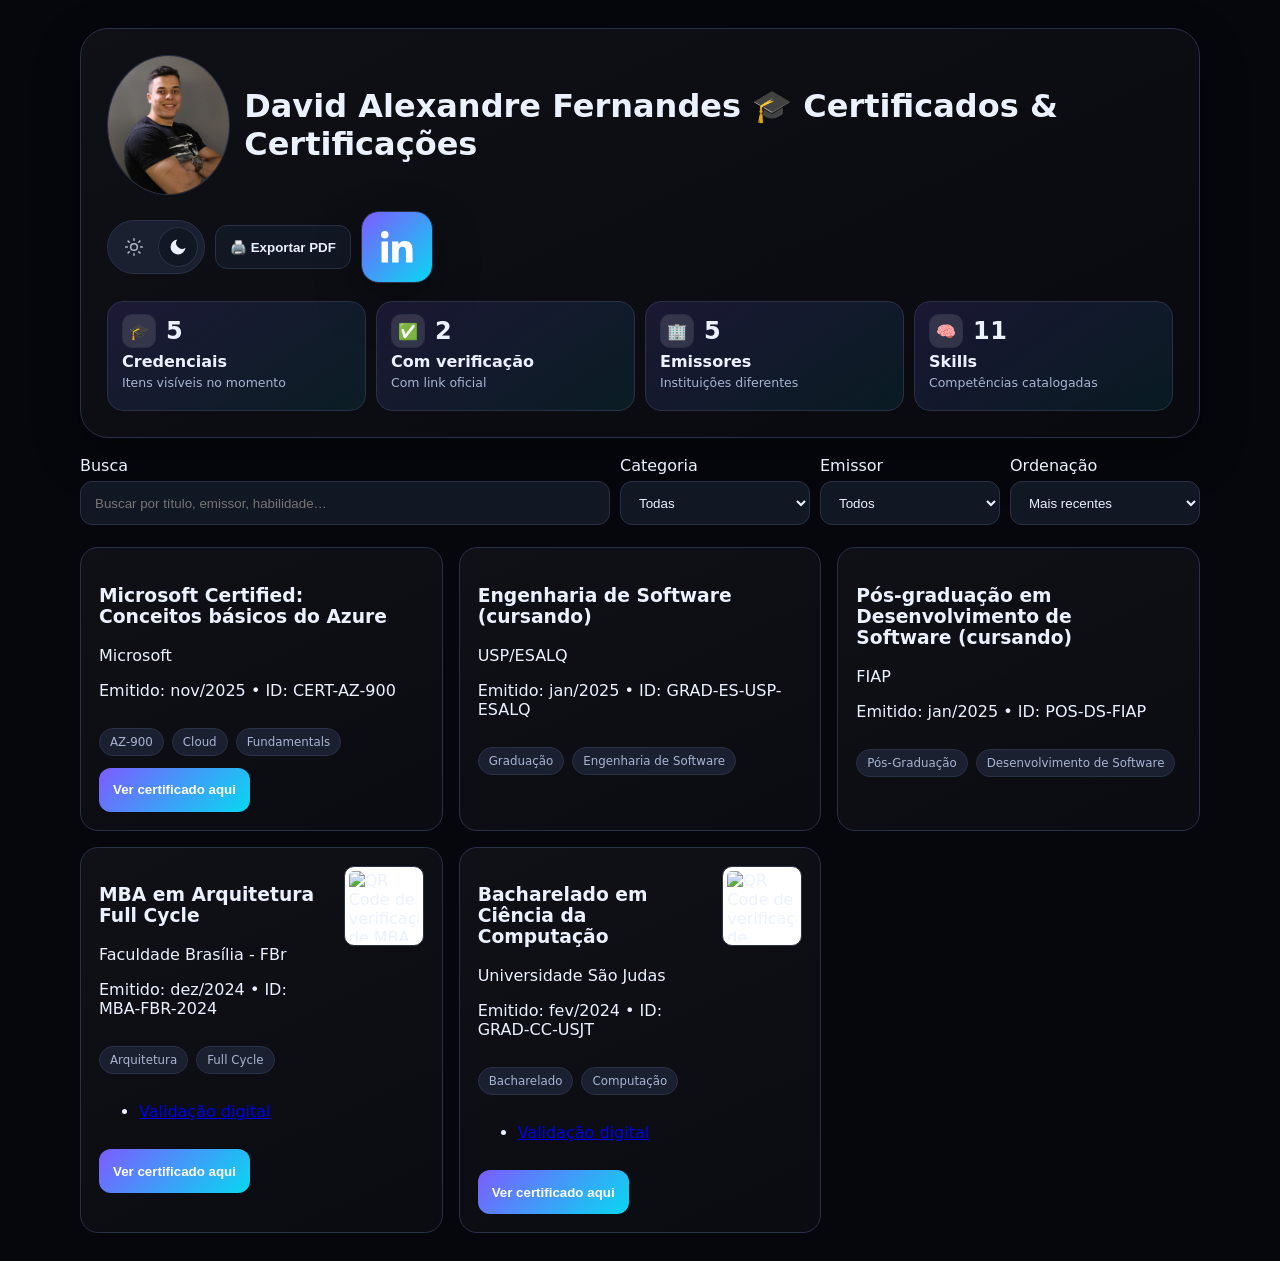
==== commit 23377fec: "Restaura robots.txt e sitemap.xml para evitar 404" ====
--- a/index.html
+++ b/index.html
@@ -1,198 +1,94 @@
 <!DOCTYPE html>
-<html lang="pt-BR">
+<html lang="pt-br">
   <head>
     <meta charset="UTF-8" />
     <meta name="viewport" content="width=device-width, initial-scale=1" />
-    <title>Mentoria de Certificações em TI | Plano prático para sua próxima aprovação</title>
-    <meta
-      name="description"
-      content="Mentoria individual para profissionais de TI que querem conquistar certificações com um plano claro, suporte semanal e foco em aprovação mais rápida."
-    />
+    <title>Certificados & Certificações - David Alexandre Fernandes</title>
+    <meta name="description" content="Portfólio público de certificados, diplomas e certificações com links de verificação." />
+    <meta property="og:title" content="Certificados & Certificações - David Alexandre Fernandes" />
+    <meta property="og:description" content="Portfólio público com filtros, busca e verificação de credenciais." />
     <meta property="og:type" content="website" />
-    <meta property="og:title" content="Mentoria de Certificações em TI" />
-    <meta
-      property="og:description"
-      content="Receba um plano de estudo personalizado, acompanhamento semanal e simulados direcionados para acelerar sua aprovação."
-    />
     <meta property="og:image" content="img/perfil.jpg" />
     <meta name="twitter:card" content="summary_large_image" />
-    <meta name="twitter:title" content="Mentoria de Certificações em TI" />
-    <meta
-      name="twitter:description"
-      content="Plano personalizado e acompanhamento prático para você ser aprovado na certificação certa."
-    />
+    <meta name="twitter:title" content="Certificados & Certificações - David Alexandre Fernandes" />
+    <meta name="twitter:description" content="Portfólio público com filtros, busca e verificação de credenciais." />
     <meta name="twitter:image" content="img/perfil.jpg" />
+    <meta http-equiv="Content-Security-Policy" content="default-src 'self'; img-src 'self' https: data:; style-src 'self'; script-src 'self'; connect-src 'self'; object-src 'none'; base-uri 'self'; form-action 'self'; frame-ancestors 'none'" />
     <link rel="icon" type="image/jpeg" href="img/perfil.jpg" />
     <link rel="manifest" href="site.webmanifest" />
-    <link rel="preload" href="styles.css" as="style" />
     <link rel="stylesheet" href="styles.css" />
   </head>
   <body>
-    <header class="site-header">
-      <div class="wrapper header-row">
-        <a class="brand" href="#topo">Mentoria Cert TI</a>
-        <a class="btn btn-outline" href="#lead-form" data-track="cta-header">Quero meu plano</a>
+    <div class="container">
+      <div class="hero">
+        <header>
+          <div class="title">
+            <img class="avatar" id="avatarImg" src="img/perfil.jpg" alt="Foto de perfil de David Alexandre Fernandes" tabindex="0" />
+            <h1>David Alexandre Fernandes 🎓 Certificados &amp; Certificações</h1>
+          </div>
+          <div class="toolbar">
+            <div class="switch" role="group" aria-label="Tema">
+              <button id="btnLight" aria-label="Claro" title="Claro" aria-pressed="false">
+                <svg class="theme-icon" viewBox="0 0 24 24" aria-hidden="true">
+                  <circle cx="12" cy="12" r="4"></circle>
+                  <path d="M12 2v2M12 20v2M4.93 4.93l1.41 1.41M17.66 17.66l1.41 1.41M2 12h2M20 12h2M4.93 19.07l1.41-1.41M17.66 6.34l1.41-1.41"></path>
+                </svg>
+              </button>
+              <button id="btnDark" class="active" aria-label="Escuro" title="Escuro" aria-pressed="true">
+                <svg class="theme-icon" viewBox="0 0 24 24" aria-hidden="true">
+                  <path d="M21 12.79A9 9 0 1 1 11.21 3 7 7 0 0 0 21 12.79z"></path>
+                </svg>
+              </button>
+            </div>
+            <button id="btnPrint" class="btn">🖨️ Exportar PDF</button>
+            <a class="linkedin-cta" id="btnLinkedIn" href="#" target="_blank" rel="noopener" aria-label="Abrir LinkedIn de David Alexandre Fernandes">
+              <span class="sr-only">LinkedIn de David Alexandre Fernandes</span>
+              <svg viewBox="0 0 24 24" aria-hidden="true">
+                <path d="M20.45 20.45h-3.56v-5.58c0-1.33-.03-3.04-1.85-3.04-1.85 0-2.13 1.45-2.13 2.95v5.67H9.35V9h3.42v1.56h.05c.48-.9 1.64-1.85 3.38-1.85 3.61 0 4.27 2.38 4.27 5.47v6.27zM5.34 7.43a2.07 2.07 0 1 1 0-4.14 2.07 2.07 0 0 1 0 4.14zM7.12 20.45H3.56V9h3.56v11.45z"/>
+              </svg>
+            </a>
+          </div>
+        </header>
+        <section class="stats" id="statsPanel" aria-label="Métricas"></section>
       </div>
-    </header>
 
-    <main id="topo">
-      <section class="hero wrapper">
+      <section class="filters" aria-label="Filtros">
         <div>
-          <p class="eyebrow">Objetivo: agendar diagnóstico gratuito</p>
-          <h1>Conquiste sua próxima certificação em TI com um plano claro e suporte real.</h1>
-          <p class="subheadline">
-            Mentoria individual para profissionais de TI que querem reduzir tentativas, estudar com método e aumentar as chances de aprovação em até 8 semanas.
-          </p>
-          <div class="hero-actions">
-            <a class="btn btn-primary" href="#lead-form" data-track="cta-hero">Agendar diagnóstico gratuito</a>
-            <a class="btn btn-outline" href="#como-funciona" data-track="cta-secondary">Ver como funciona</a>
-          </div>
-          <ul class="hero-proof" aria-label="Resultados e prova social">
-            <li>+180 mentorados</li>
-            <li>92% de satisfação</li>
-            <li>Suporte semanal no WhatsApp</li>
-          </ul>
+          <label for="search">Busca</label>
+          <input id="search" class="input" placeholder="Buscar por título, emissor, habilidade…" />
         </div>
-        <img src="img/perfil.jpg" alt="Mentor de certificações de TI sorrindo" width="560" height="420" fetchpriority="high" />
-      </section>
-
-      <section class="section wrapper" id="beneficios">
-        <h2>O que você ganha com a mentoria</h2>
-        <ul class="benefits-grid">
-          <li>Plano de estudo enxuto, focado no que realmente cai na prova.</li>
-          <li>Roteiro semanal com metas claras para evitar procrastinação.</li>
-          <li>Simulados direcionados para reforçar seus pontos fracos.</li>
-          <li>Feedback prático para ajustar estratégia antes da prova.</li>
-          <li>Canal direto para tirar dúvidas sem ficar travado.</li>
-          <li>Checklist final para chegar confiante no dia do exame.</li>
-        </ul>
-      </section>
-
-      <section class="section section-alt" id="como-funciona">
-        <div class="wrapper">
-          <h2>Como funciona em 3 passos</h2>
-          <div class="steps">
-            <article>
-              <h3>1. Diagnóstico</h3>
-              <p>Mapeamos sua certificação alvo, rotina, nível técnico e prazo ideal.</p>
-            </article>
-            <article>
-              <h3>2. Plano personalizado</h3>
-              <p>Você recebe trilha de estudo com materiais, prática e checkpoints semanais.</p>
-            </article>
-            <article>
-              <h3>3. Acompanhamento</h3>
-              <p>Fazemos ajustes contínuos até você chegar pronto para a prova oficial.</p>
-            </article>
-          </div>
+        <div>
+          <label for="filterCategory">Categoria</label>
+          <select id="filterCategory">
+            <option value="">Todas</option>
+          </select>
+        </div>
+        <div>
+          <label for="filterIssuer">Emissor</label>
+          <select id="filterIssuer">
+            <option value="">Todos</option>
+          </select>
+        </div>
+        <div>
+          <label for="sortBy">Ordenação</label>
+          <select id="sortBy">
+            <option value="dateDesc">Mais recentes</option>
+            <option value="dateAsc">Mais antigos</option>
+            <option value="titleAsc">Título A→Z</option>
+          </select>
         </div>
       </section>
 
-      <section class="section wrapper" id="prova-social">
-        <h2>Resultados reais de alunos</h2>
-        <div class="testimonials">
-          <article>
-            <p>“Saí do zero para aprovado na AZ-900 em 5 semanas, sem estudar conteúdo aleatório.”</p>
-            <strong>Marina S. — Analista de Suporte</strong>
-          </article>
-          <article>
-            <p>“A mentoria me deu foco. Parei de desistir no meio e passei na prova na primeira tentativa.”</p>
-            <strong>Rafael C. — Dev Backend</strong>
-          </article>
-          <article>
-            <p>“O plano semanal e os simulados foram o diferencial para eu subir de nível na carreira.”</p>
-            <strong>Luana P. — Cloud Engineer Jr.</strong>
-          </article>
-        </div>
-      </section>
+      <section id="grid" class="grid" aria-live="polite"></section>
+    </div>
 
-      <section class="section section-alt" id="oferta">
-        <div class="wrapper offer">
-          <div>
-            <h2>Plano Mentoria Pro</h2>
-            <p>Ideal para quem quer acelerar aprovação sem perder tempo com tentativa e erro.</p>
-            <ul>
-              <li>4 encontros ao vivo (1 por semana)</li>
-              <li>Plano de estudo personalizado</li>
-              <li>Simulados e revisão de desempenho</li>
-              <li>Suporte no WhatsApp por 30 dias</li>
-              <li>Garantia: 7 dias para cancelar sem risco</li>
-            </ul>
-          </div>
-          <aside class="price-card" aria-label="Preço e chamada para ação">
-            <p class="price">R$ 497</p>
-            <p>ou 12x no cartão</p>
-            <a class="btn btn-primary" href="#lead-form" data-track="cta-price">Quero garantir minha vaga</a>
-          </aside>
-        </div>
-      </section>
+    <div id="zoomOverlay" class="modal" role="dialog" aria-modal="true" aria-hidden="true" aria-label="Foto ampliada de perfil" tabindex="-1">
+      <img src="img/perfil.jpg" alt="Foto ampliada de David Alexandre Fernandes" />
+    </div>
 
-      <section class="section wrapper" id="faq">
-        <h2>Perguntas frequentes</h2>
-        <div class="faq-list">
-          <details><summary>Preciso já ter experiência com certificações?</summary><p>Não. Adaptamos o plano para iniciantes e para quem já tentou antes.</p></details>
-          <details><summary>Em quanto tempo posso tentar a prova?</summary><p>Depende da certificação e da sua rotina, mas normalmente entre 6 e 10 semanas.</p></details>
-          <details><summary>A mentoria inclui o valor da prova oficial?</summary><p>Não, o voucher da prova é pago separadamente direto para a certificadora.</p></details>
-          <details><summary>Se eu tiver pouco tempo por dia, funciona?</summary><p>Sim. Estruturamos um plano realista com blocos curtos e consistentes.</p></details>
-          <details><summary>Tenho suporte fora das sessões?</summary><p>Sim. Você pode enviar dúvidas no WhatsApp durante o período da mentoria.</p></details>
-          <details><summary>Serve para quais certificações?</summary><p>Trabalhamos com trilhas de Cloud, DevOps, Segurança e fundamentos de TI.</p></details>
-        </div>
-      </section>
-
-      <section class="section section-alt" id="lead-form">
-        <div class="wrapper form-wrap">
-          <div>
-            <h2>Agende seu diagnóstico gratuito</h2>
-            <p>Preencha seus dados e receba o próximo passo por e-mail em até 1 dia útil.</p>
-          </div>
-          <form id="contactForm" novalidate>
-            <label for="name">Nome</label>
-            <input id="name" name="name" type="text" autocomplete="name" required />
-
-            <label for="email">E-mail</label>
-            <input id="email" name="email" type="email" autocomplete="email" required />
-
-            <label for="phone">WhatsApp (opcional)</label>
-            <input id="phone" name="phone" type="tel" autocomplete="tel" placeholder="(11) 99999-9999" />
-
-            <input type="text" name="company" id="company" tabindex="-1" autocomplete="off" class="honeypot" aria-hidden="true" />
-
-            <input type="hidden" id="utmSource" name="utm_source" />
-            <input type="hidden" id="utmMedium" name="utm_medium" />
-            <input type="hidden" id="utmCampaign" name="utm_campaign" />
-
-            <button class="btn btn-primary" id="submitBtn" type="submit">Quero receber meu plano</button>
-            <p id="formMessage" role="status" aria-live="polite"></p>
-            <p class="form-note">Ao enviar, você concorda com a nossa <a href="#privacidade">Política de Privacidade</a>.</p>
-          </form>
-        </div>
-      </section>
-
-      <section class="section wrapper" id="cta-final">
-        <h2>Pronto para ser aprovado com mais segurança?</h2>
-        <a class="btn btn-primary" href="#lead-form" data-track="cta-final">Agendar meu diagnóstico agora</a>
-      </section>
-    </main>
-
-    <footer class="site-footer" id="privacidade">
-      <div class="wrapper footer-grid">
-        <div>
-          <strong>Contato</strong>
-          <p><a href="mailto:contato@mentorcertti.com">contato@mentorcertti.com</a></p>
-          <p><a href="https://wa.me/5511999999999" target="_blank" rel="noopener" data-track="whatsapp">Falar no WhatsApp</a></p>
-        </div>
-        <div>
-          <strong>Links legais</strong>
-          <p><a href="#">Política de Privacidade</a></p>
-          <p><a href="#">Termos de Uso</a></p>
-        </div>
-        <div>
-          <strong>Redes</strong>
-          <p><a href="https://www.linkedin.com" target="_blank" rel="noopener">LinkedIn</a></p>
-          <p><a href="https://www.instagram.com" target="_blank" rel="noopener">Instagram</a></p>
-        </div>
-      </div>
-    </footer>
+    <div id="certModal" class="modal" role="dialog" aria-modal="true" aria-hidden="true" aria-label="Visualização do certificado" tabindex="-1">
+      <img id="certModalImg" src="" alt="" />
+    </div>
 
     <script src="app.js" defer></script>
   </body>
--- a/styles.css
+++ b/styles.css
@@ -1,296 +1,95 @@
 :root {
-  --bg: #f7f9fc;
-  --surface: #ffffff;
-  --surface-alt: #eef3ff;
-  --text: #101828;
-  --muted: #475467;
-  --primary: #2563eb;
-  --primary-hover: #1d4ed8;
-  --border: #d0d5dd;
-  --success: #067647;
+  --bg: #05070d;
+  --bg-soft: #0e1220;
+  --card: #121724;
+  --text: #ecf1ff;
+  --muted: #a8b4d1;
+  --brand: #7c5cff;
+  --brand-2: #08d8f2;
+  --border: #2a3046;
+  --chip: #1a2030;
+  --shadow: 0 18px 45px rgba(0, 0, 0, 0.35);
 }
-
-* {
-  box-sizing: border-box;
+[data-theme="light"] {
+  --bg: #f4f6fc;
+  --card: #ffffff;
+  --text: #0e1730;
+  --muted: #5c657f;
+  --brand: #694bff;
+  --brand-2: #0284c7;
+  --border: #dde3f0;
+  --chip: #f1f5ff;
 }
-
-html {
-  scroll-behavior: smooth;
+* { box-sizing: border-box; }
+body { margin: 0; font-family: ui-sans-serif, system-ui; color: var(--text); background: var(--bg); }
+.container { max-width: 1160px; margin: 28px auto; padding: 0 20px; }
+.hero { border: 1px solid var(--border); border-radius: 28px; background: linear-gradient(155deg, rgba(255,255,255,.04), rgba(255,255,255,.01)); box-shadow: var(--shadow); padding: 26px; }
+header { display:flex; gap:16px; justify-content:space-between; flex-wrap:wrap; }
+.title { display:flex; gap:14px; align-items:center; }
+.avatar {
+  width: 140px;
+  height: 140px;
+  border-radius: 50%;
+  border: 1px solid var(--border);
+  object-fit: cover;
+  object-position: center 20%;
+  cursor: zoom-in;
 }
-
-body {
-  margin: 0;
-  font-family: Inter, "Segoe UI", Roboto, sans-serif;
-  color: var(--text);
-  background: var(--bg);
-  line-height: 1.5;
-}
-
-img {
-  max-width: 100%;
-  height: auto;
+.toolbar { display:flex; flex-wrap:wrap; gap:10px; align-items:center; }
+.linkedin-cta {
+  width: 72px;
+  height: 72px;
   border-radius: 18px;
-}
-
-a {
-  color: inherit;
-}
-
-.wrapper {
-  width: min(1080px, 92%);
-  margin: 0 auto;
-}
-
-.site-header {
-  position: sticky;
-  top: 0;
-  background: rgba(247, 249, 252, 0.9);
-  backdrop-filter: blur(8px);
-  border-bottom: 1px solid var(--border);
-  z-index: 100;
-}
-
-.header-row {
-  min-height: 70px;
-  display: flex;
-  align-items: center;
-  justify-content: space-between;
-  gap: 1rem;
-}
-
-.brand {
-  font-weight: 800;
-  text-decoration: none;
-}
-
-.section {
-  padding: 3.8rem 0;
-}
-
-.section-alt {
-  background: var(--surface-alt);
-}
-
-.hero {
-  display: grid;
-  grid-template-columns: 1.2fr 1fr;
-  gap: 2rem;
-  align-items: center;
-  padding: 3.8rem 0;
-}
-
-.eyebrow {
-  font-weight: 700;
-  color: var(--primary);
-  margin-bottom: 0.5rem;
-}
-
-h1,
-h2,
-h3 {
-  line-height: 1.2;
-  margin: 0;
-}
-
-h1 {
-  font-size: clamp(1.9rem, 4vw, 3rem);
-}
-
-h2 {
-  font-size: clamp(1.5rem, 2.6vw, 2.2rem);
-  margin-bottom: 1rem;
-}
-
-.subheadline {
-  color: var(--muted);
-  font-size: 1.07rem;
-  max-width: 62ch;
-}
-
-.hero-actions {
-  display: flex;
-  gap: 0.8rem;
-  flex-wrap: wrap;
-  margin: 1.2rem 0;
-}
-
-.hero-proof {
-  margin: 0;
-  padding-left: 1rem;
-  color: var(--muted);
-}
-
-.btn {
   display: inline-flex;
   align-items: center;
   justify-content: center;
-  min-height: 44px;
-  border-radius: 12px;
-  padding: 0.7rem 1rem;
-  font-weight: 700;
-  text-decoration: none;
-  border: 1px solid transparent;
-  cursor: pointer;
+  border: 1px solid var(--border);
+  background: linear-gradient(135deg, var(--brand), var(--brand-2));
+  color: #fff;
+  box-shadow: var(--shadow);
 }
-
-.btn-primary {
-  background: var(--primary);
-  color: #fff;
+.linkedin-cta svg {
+  width: 44px;
+  height: 44px;
+  fill: currentColor;
 }
-
-.btn-primary:hover,
-.btn-primary:focus-visible {
-  background: var(--primary-hover);
-}
-
-.btn-primary:disabled {
-  opacity: 0.6;
-  cursor: wait;
-}
-
-.btn-outline {
-  border-color: var(--border);
-  background: var(--surface);
-}
-
-.benefits-grid {
-  list-style: "✓  ";
-  display: grid;
-  gap: 0.9rem;
-  grid-template-columns: repeat(2, minmax(0, 1fr));
-  padding-left: 1.4rem;
-}
-
-.steps,
-.testimonials {
-  display: grid;
-  gap: 1rem;
-  grid-template-columns: repeat(3, minmax(0, 1fr));
-}
-
-.steps article,
-.testimonials article,
-.price-card,
-form {
-  background: var(--surface);
-  border: 1px solid var(--border);
-  border-radius: 16px;
-  padding: 1rem;
-}
-
-.offer {
-  display: grid;
-  gap: 1rem;
-  grid-template-columns: 1.4fr 1fr;
-  align-items: start;
-}
-
-.price {
-  font-size: 2rem;
-  font-weight: 800;
-  margin: 0;
-}
-
-.faq-list {
-  display: grid;
-  gap: 0.8rem;
-}
-
-details {
-  border: 1px solid var(--border);
-  border-radius: 12px;
-  background: var(--surface);
-  padding: 0.8rem;
-}
-
-summary {
-  cursor: pointer;
-  font-weight: 600;
-}
-
-.form-wrap {
-  display: grid;
-  gap: 1.2rem;
-  grid-template-columns: 1fr 1fr;
-}
-
-form {
-  display: grid;
-  gap: 0.45rem;
-}
-
-label {
-  font-weight: 600;
-}
-
-input {
-  min-height: 44px;
-  border-radius: 10px;
-  border: 1px solid var(--border);
-  padding: 0 0.75rem;
-}
-
-input:focus-visible,
-.btn:focus-visible,
-a:focus-visible,
-summary:focus-visible {
-  outline: 3px solid #93c5fd;
-  outline-offset: 2px;
-}
-
-#formMessage {
-  min-height: 1.4rem;
-  color: var(--muted);
-  margin: 0.2rem 0;
-}
-
-#formMessage.success {
-  color: var(--success);
-  font-weight: 700;
-}
-
-#formMessage.error {
-  color: #b42318;
-  font-weight: 700;
-}
-
-.form-note {
-  margin: 0;
-  color: var(--muted);
-  font-size: 0.9rem;
-}
-
-.honeypot {
-  position: absolute;
-  left: -9999px;
-  width: 1px;
-  height: 1px;
-  opacity: 0;
-}
-
-.site-footer {
-  border-top: 1px solid var(--border);
-  padding: 2rem 0 3rem;
-}
-
-.footer-grid {
-  display: grid;
-  gap: 1rem;
-  grid-template-columns: repeat(3, minmax(0, 1fr));
-}
-
-@media (max-width: 900px) {
-  .hero,
-  .offer,
-  .steps,
-  .testimonials,
-  .form-wrap,
-  .footer-grid,
-  .benefits-grid {
-    grid-template-columns: 1fr;
-  }
-
-  .section {
-    padding: 3rem 0;
-  }
-}
+.switch{display:inline-flex;gap:4px;padding:6px;border:1px solid var(--border);background:var(--chip);border-radius:999px}
+.switch button{width:40px;height:40px;border:0;background:transparent;border-radius:999px;color:var(--text);cursor:pointer;display:inline-flex;align-items:center;justify-content:center;opacity:.72;transition:opacity .2s ease,color .2s ease}
+.theme-icon{width:20px;height:20px;stroke:currentColor;fill:none;stroke-width:1.8;stroke-linecap:round;stroke-linejoin:round}
+#btnDark .theme-icon{fill:currentColor;stroke:none}
+.switch button:hover,.switch button:focus-visible{opacity:1}
+.switch button.active{background:var(--card);box-shadow:inset 0 0 0 1px var(--border);opacity:1}
+.btn, .input, select, .verify {height:44px;padding:0 14px;border-radius:12px;border:1px solid var(--border);background:var(--card);color:var(--text)}
+.btn { font-weight:700; cursor:pointer; }
+.verify {display:inline-flex;align-items:center;text-decoration:none;font-weight:700}
+.verify.primary { background: linear-gradient(135deg, var(--brand), var(--brand-2)); border:0; color:#fff; }
+.stats { margin-top:18px; display:grid; grid-template-columns:repeat(4,minmax(0,1fr)); gap:10px; }
+.stat { border:1px solid var(--border); background:linear-gradient(145deg, rgba(124,92,255,.14), rgba(8,216,242,.08)); border-radius:16px; padding:12px 14px; display:flex; flex-direction:column; gap:4px; min-height:110px; }
+.stat-top { display:flex; align-items:center; gap:10px; }
+.stat-icon { width:34px; height:34px; border-radius:10px; display:inline-flex; align-items:center; justify-content:center; font-size:1rem; background:rgba(255,255,255,.12); border:1px solid var(--border); }
+.stat strong { font-size:1.5rem; line-height:1; letter-spacing:.02em; }
+.stat span { font-weight:700; }
+.stat small { color:var(--muted); font-size:.78rem; }
+.filters { display:grid; grid-template-columns:1fr 190px 180px 190px; gap:10px; margin:18px 0 22px; align-items:end; }
+.filters > div { display:flex; flex-direction:column; gap:6px; }
+.filters label { display:block; line-height:1.2; }
+.filters .input,
+.filters select { width:100%; }
+.grid { display:grid; grid-template-columns:repeat(3,1fr); gap:16px; }
+.card { background: linear-gradient(155deg, rgba(255,255,255,.04), rgba(255,255,255,.02)); border:1px solid var(--border); border-radius:18px; padding:18px; display:flex; flex-direction:column; gap:12px; transition:transform .25s ease; }
+.card-head,.left,.right { display:flex; gap:12px; align-items:flex-start; }
+.card-head{justify-content:space-between}
+.badge{width:84px;height:84px;object-fit:contain;border-radius:12px;background:var(--chip);border:1px solid var(--border)}
+.qr-code{width:80px;height:80px;border-radius:10px;border:1px solid var(--border);background:#fff;object-fit:cover;padding:4px}
+.qr-placeholder{width:80px;height:80px;border-radius:10px;border:1px solid var(--border);display:flex;align-items:center;justify-content:center;font-size:.75rem;color:var(--muted);text-align:center;padding:8px}
+.chips{display:flex;gap:8px;flex-wrap:wrap}.chip{font-size:.74rem;padding:6px 10px;border-radius:999px;background:var(--chip);border:1px solid var(--border);color:var(--muted)}
+.card-actions{display:flex;gap:10px;flex-wrap:wrap}
+.sr-only { position:absolute; width:1px; height:1px; margin:-1px; overflow:hidden; clip:rect(0,0,0,0); white-space: nowrap; border: 0; }
+.hidden { display:none !important; }
+.modal{position:fixed;inset:0;display:none;align-items:center;justify-content:center;background:rgba(4,8,18,.82);padding:20px;z-index:10000}
+.modal.open{display:flex}.modal img{max-width:min(94vw,980px);max-height:78vh;border-radius:10px;background:#fff}
+.fade-in{animation:fadeIn .35s ease}
+@keyframes fadeIn { from{opacity:0; transform:translateY(8px)} to{opacity:1; transform:none} }
+@media (prefers-reduced-motion: reduce){ *{animation:none !important; transition:none !important;} }
+@media (max-width:980px){ .grid{grid-template-columns:repeat(2,1fr)} .filters{grid-template-columns:1fr 1fr} }
+@media (max-width:680px){ .grid{grid-template-columns:1fr} .stats{grid-template-columns:repeat(2,minmax(0,1fr));} }
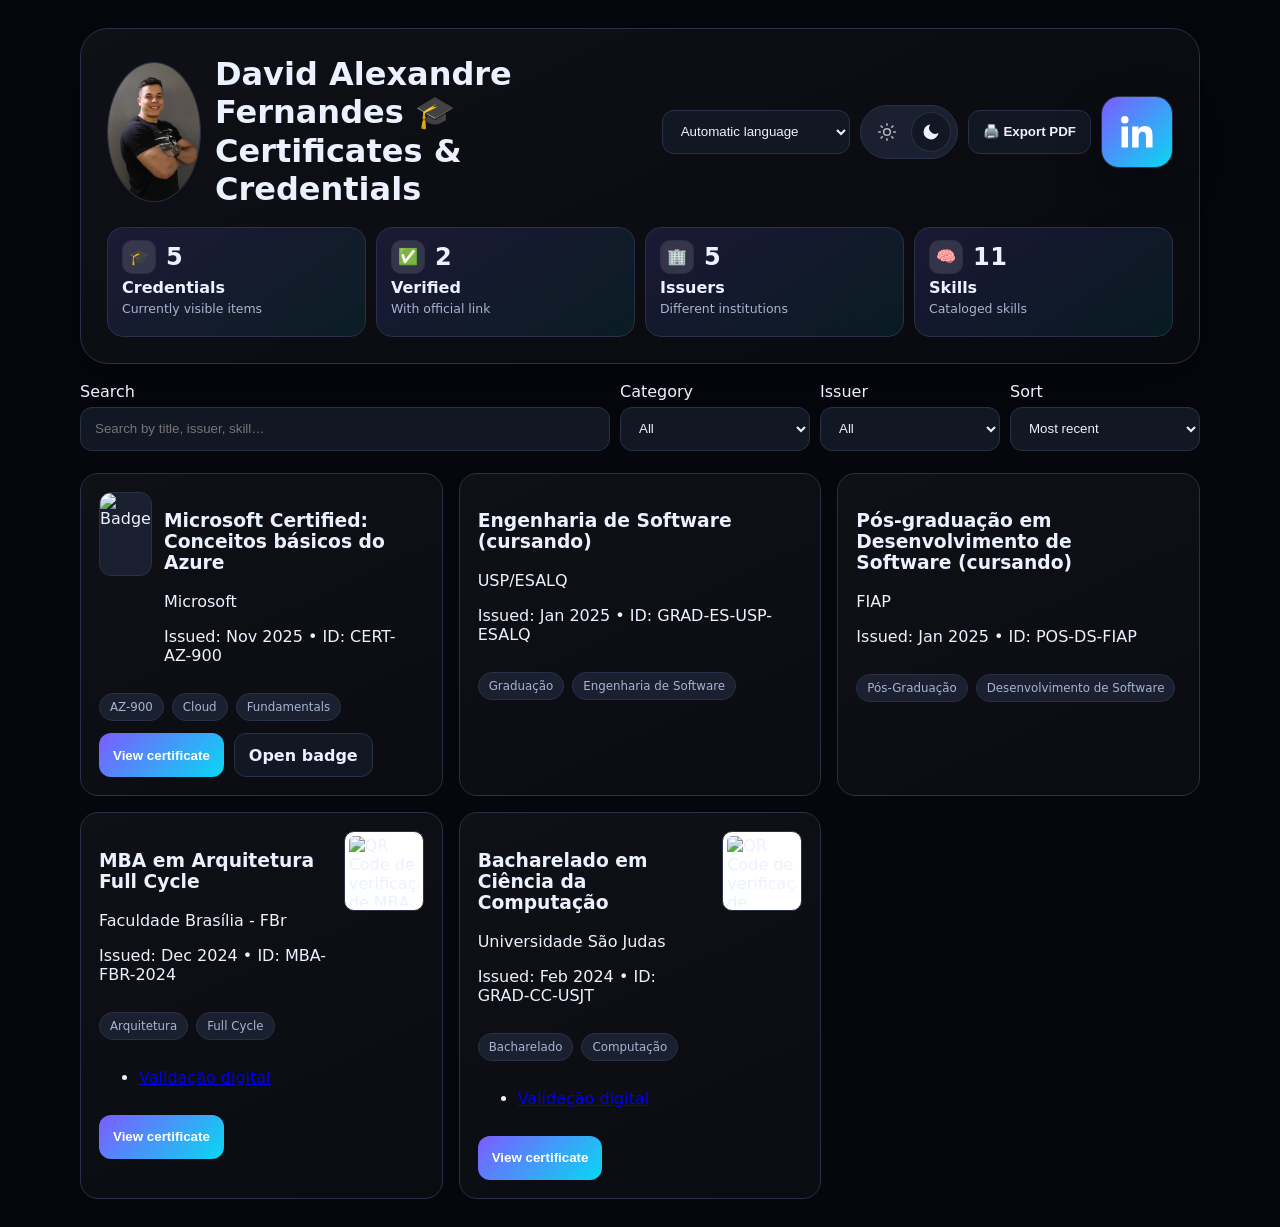
==== commit 181277da: "Implementa tradução automática por idioma do navegador" ====
--- a/index.html
+++ b/index.html
@@ -1,5 +1,5 @@
 <!DOCTYPE html>
-<html lang="pt-br">
+<html lang="pt-BR">
   <head>
     <meta charset="UTF-8" />
     <meta name="viewport" content="width=device-width, initial-scale=1" />
@@ -23,10 +23,17 @@
       <div class="hero">
         <header>
           <div class="title">
-            <img class="avatar" id="avatarImg" src="img/perfil.jpg" alt="Foto de perfil de David Alexandre Fernandes" tabindex="0" />
-            <h1>David Alexandre Fernandes 🎓 Certificados &amp; Certificações</h1>
+            <img class="avatar" id="avatarImg" src="img/perfil.jpg" alt="Foto de perfil de David Alexandre Fernandes" tabindex="0" data-i18n-attr="alt:avatarAlt" />
+            <h1 id="pageTitle">David Alexandre Fernandes 🎓 Certificados &amp; Certificações</h1>
           </div>
           <div class="toolbar">
+            <label for="languageSelect" class="sr-only" id="languageLabel">Idioma</label>
+            <select id="languageSelect" class="input language-select" aria-labelledby="languageLabel">
+              <option value="">Idioma automático</option>
+              <option value="pt-BR">Português (Brasil)</option>
+              <option value="en">English</option>
+              <option value="es">Español</option>
+            </select>
             <div class="switch" role="group" aria-label="Tema">
               <button id="btnLight" aria-label="Claro" title="Claro" aria-pressed="false">
                 <svg class="theme-icon" viewBox="0 0 24 24" aria-hidden="true">
@@ -41,8 +48,8 @@
               </button>
             </div>
             <button id="btnPrint" class="btn">🖨️ Exportar PDF</button>
-            <a class="linkedin-cta" id="btnLinkedIn" href="#" target="_blank" rel="noopener" aria-label="Abrir LinkedIn de David Alexandre Fernandes">
-              <span class="sr-only">LinkedIn de David Alexandre Fernandes</span>
+            <a class="linkedin-cta" id="btnLinkedIn" href="#" target="_blank" rel="noopener" aria-label="Abrir LinkedIn de David Alexandre Fernandes" data-i18n-attr="aria-label:linkedinAria">
+              <span class="sr-only" id="linkedinSrOnly">LinkedIn de David Alexandre Fernandes</span>
               <svg viewBox="0 0 24 24" aria-hidden="true">
                 <path d="M20.45 20.45h-3.56v-5.58c0-1.33-.03-3.04-1.85-3.04-1.85 0-2.13 1.45-2.13 2.95v5.67H9.35V9h3.42v1.56h.05c.48-.9 1.64-1.85 3.38-1.85 3.61 0 4.27 2.38 4.27 5.47v6.27zM5.34 7.43a2.07 2.07 0 1 1 0-4.14 2.07 2.07 0 0 1 0 4.14zM7.12 20.45H3.56V9h3.56v11.45z"/>
               </svg>
@@ -54,27 +61,27 @@
 
       <section class="filters" aria-label="Filtros">
         <div>
-          <label for="search">Busca</label>
+          <label for="search" id="searchLabel">Busca</label>
           <input id="search" class="input" placeholder="Buscar por título, emissor, habilidade…" />
         </div>
         <div>
-          <label for="filterCategory">Categoria</label>
+          <label for="filterCategory" id="categoryLabel">Categoria</label>
           <select id="filterCategory">
-            <option value="">Todas</option>
+            <option value="" id="allCategoriesOption">Todas</option>
           </select>
         </div>
         <div>
-          <label for="filterIssuer">Emissor</label>
+          <label for="filterIssuer" id="issuerLabel">Emissor</label>
           <select id="filterIssuer">
-            <option value="">Todos</option>
+            <option value="" id="allIssuersOption">Todos</option>
           </select>
         </div>
         <div>
-          <label for="sortBy">Ordenação</label>
+          <label for="sortBy" id="sortLabel">Ordenação</label>
           <select id="sortBy">
-            <option value="dateDesc">Mais recentes</option>
-            <option value="dateAsc">Mais antigos</option>
-            <option value="titleAsc">Título A→Z</option>
+            <option value="dateDesc" id="sortDateDesc">Mais recentes</option>
+            <option value="dateAsc" id="sortDateAsc">Mais antigos</option>
+            <option value="titleAsc" id="sortTitleAsc">Título A→Z</option>
           </select>
         </div>
       </section>
@@ -83,7 +90,7 @@
     </div>
 
     <div id="zoomOverlay" class="modal" role="dialog" aria-modal="true" aria-hidden="true" aria-label="Foto ampliada de perfil" tabindex="-1">
-      <img src="img/perfil.jpg" alt="Foto ampliada de David Alexandre Fernandes" />
+      <img src="img/perfil.jpg" alt="Foto ampliada de David Alexandre Fernandes" data-i18n-attr="alt:avatarZoomAlt" />
     </div>
 
     <div id="certModal" class="modal" role="dialog" aria-modal="true" aria-hidden="true" aria-label="Visualização do certificado" tabindex="-1">
--- a/styles.css
+++ b/styles.css
@@ -25,7 +25,8 @@
 .container { max-width: 1160px; margin: 28px auto; padding: 0 20px; }
 .hero { border: 1px solid var(--border); border-radius: 28px; background: linear-gradient(155deg, rgba(255,255,255,.04), rgba(255,255,255,.01)); box-shadow: var(--shadow); padding: 26px; }
 header { display:flex; gap:16px; justify-content:space-between; flex-wrap:wrap; }
-.title { display:flex; gap:14px; align-items:center; }
+.title { display:flex; gap:14px; align-items:center; min-width:0; flex:1 1 340px; }
+.title h1 { margin:0; line-height:1.2; font-size:clamp(1.25rem, 2.8vw, 2rem); overflow-wrap:anywhere; }
 .avatar {
   width: 140px;
   height: 140px;
@@ -36,6 +37,7 @@
   cursor: zoom-in;
 }
 .toolbar { display:flex; flex-wrap:wrap; gap:10px; align-items:center; }
+.language-select { min-width: 188px; }
 .linkedin-cta {
   width: 72px;
   height: 72px;
@@ -92,4 +94,9 @@
 @keyframes fadeIn { from{opacity:0; transform:translateY(8px)} to{opacity:1; transform:none} }
 @media (prefers-reduced-motion: reduce){ *{animation:none !important; transition:none !important;} }
 @media (max-width:980px){ .grid{grid-template-columns:repeat(2,1fr)} .filters{grid-template-columns:1fr 1fr} }
-@media (max-width:680px){ .grid{grid-template-columns:1fr} .stats{grid-template-columns:repeat(2,minmax(0,1fr));} }
+@media (max-width:680px){
+  .grid{grid-template-columns:1fr}
+  .stats{grid-template-columns:repeat(2,minmax(0,1fr));}
+  .title{align-items:flex-start}
+  .avatar{width:112px;height:112px}
+}
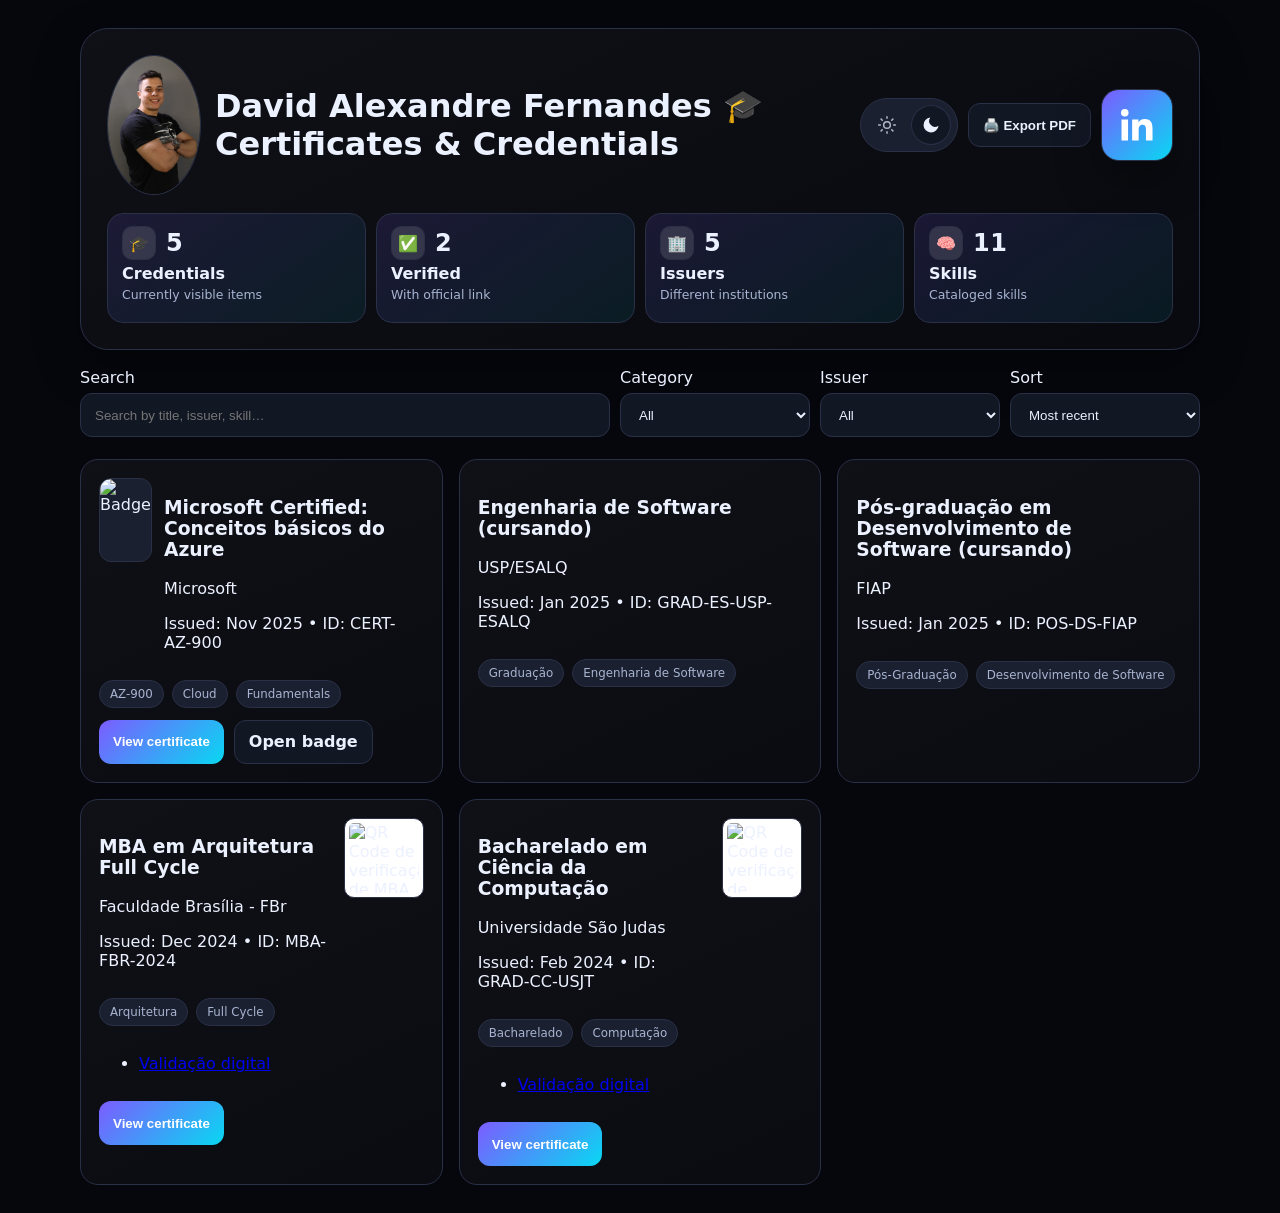
==== commit 1377de97: "Remove seletor manual de idioma do cabeçalho" ====
--- a/index.html
+++ b/index.html
@@ -27,13 +27,6 @@
             <h1 id="pageTitle">David Alexandre Fernandes 🎓 Certificados &amp; Certificações</h1>
           </div>
           <div class="toolbar">
-            <label for="languageSelect" class="sr-only" id="languageLabel">Idioma</label>
-            <select id="languageSelect" class="input language-select" aria-labelledby="languageLabel">
-              <option value="">Idioma automático</option>
-              <option value="pt-BR">Português (Brasil)</option>
-              <option value="en">English</option>
-              <option value="es">Español</option>
-            </select>
             <div class="switch" role="group" aria-label="Tema">
               <button id="btnLight" aria-label="Claro" title="Claro" aria-pressed="false">
                 <svg class="theme-icon" viewBox="0 0 24 24" aria-hidden="true">
--- a/styles.css
+++ b/styles.css
@@ -37,7 +37,6 @@
   cursor: zoom-in;
 }
 .toolbar { display:flex; flex-wrap:wrap; gap:10px; align-items:center; }
-.language-select { min-width: 188px; }
 .linkedin-cta {
   width: 72px;
   height: 72px;
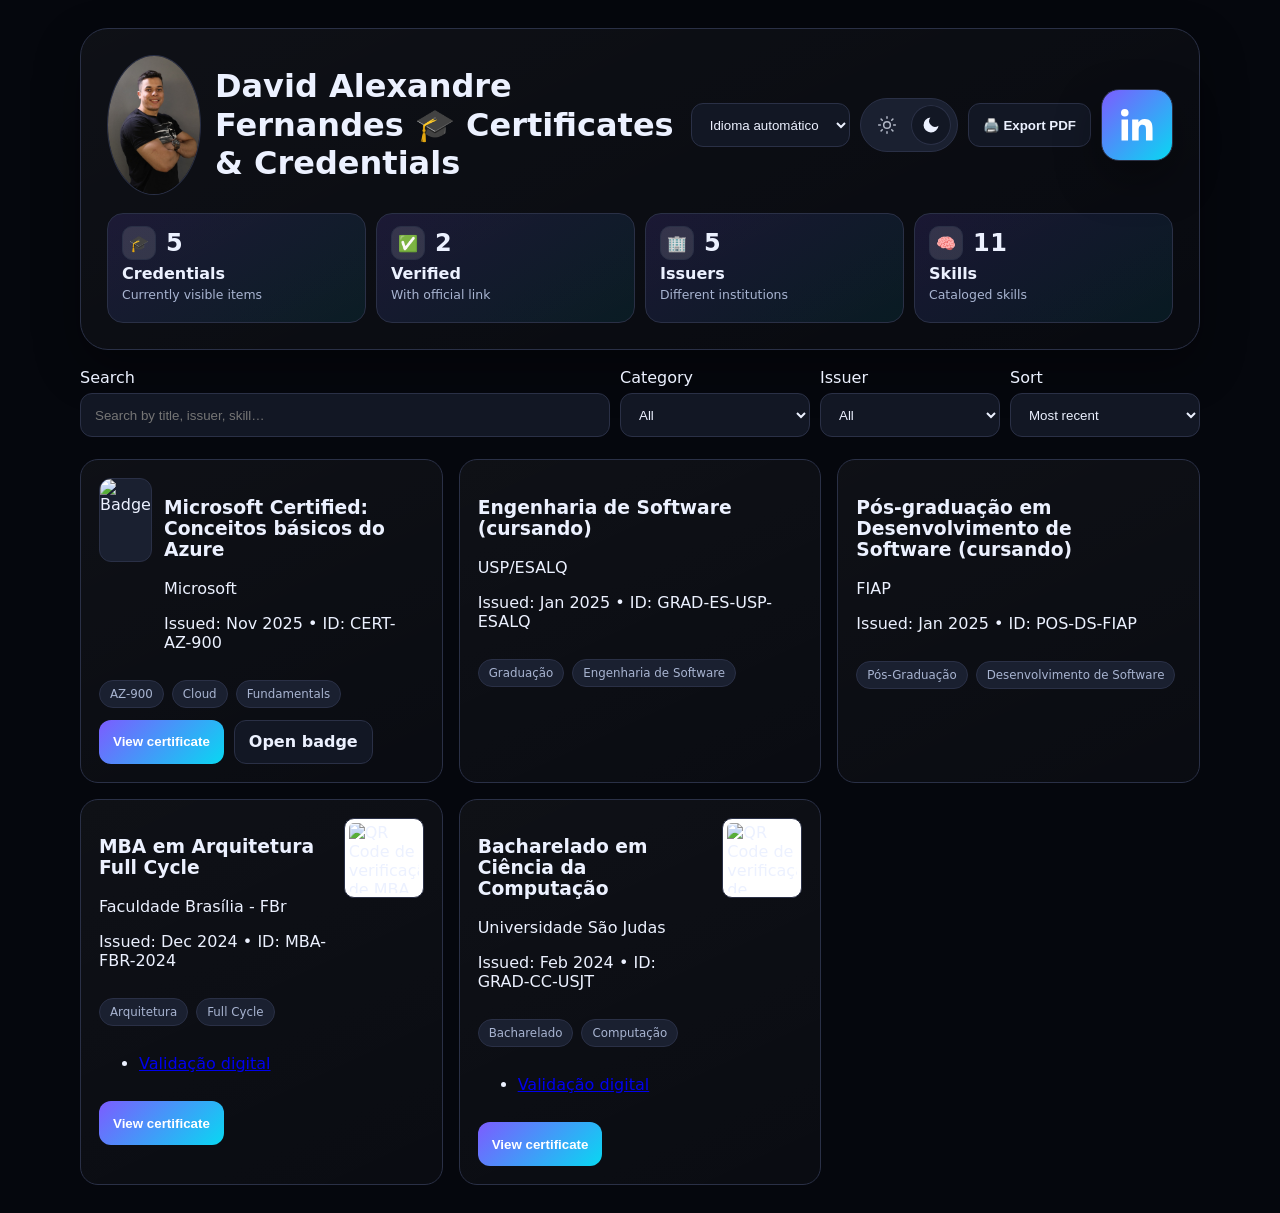
==== commit 7e76b1d4: "feat: usar ícone de beca como favicon" ====
--- a/index.html
+++ b/index.html
@@ -14,7 +14,7 @@
     <meta name="twitter:description" content="Portfólio público com filtros, busca e verificação de credenciais." />
     <meta name="twitter:image" content="img/perfil.jpg" />
     <meta http-equiv="Content-Security-Policy" content="default-src 'self'; img-src 'self' https: data:; style-src 'self'; script-src 'self'; connect-src 'self'; object-src 'none'; base-uri 'self'; form-action 'self'; frame-ancestors 'none'" />
-    <link rel="icon" type="image/jpeg" href="img/perfil.jpg" />
+    <link rel="icon" type="image/svg+xml" href="img/favicon-beca.svg" />
     <link rel="manifest" href="site.webmanifest" />
     <link rel="stylesheet" href="styles.css" />
   </head>
@@ -27,6 +27,13 @@
             <h1 id="pageTitle">David Alexandre Fernandes 🎓 Certificados &amp; Certificações</h1>
           </div>
           <div class="toolbar">
+            <label for="languageSelect" class="sr-only" id="languageLabel">Idioma</label>
+            <select id="languageSelect" class="input language-select" aria-labelledby="languageLabel">
+              <option value="">Idioma automático</option>
+              <option value="pt-BR">Português (Brasil)</option>
+              <option value="en">English</option>
+              <option value="es">Español</option>
+            </select>
             <div class="switch" role="group" aria-label="Tema">
               <button id="btnLight" aria-label="Claro" title="Claro" aria-pressed="false">
                 <svg class="theme-icon" viewBox="0 0 24 24" aria-hidden="true">
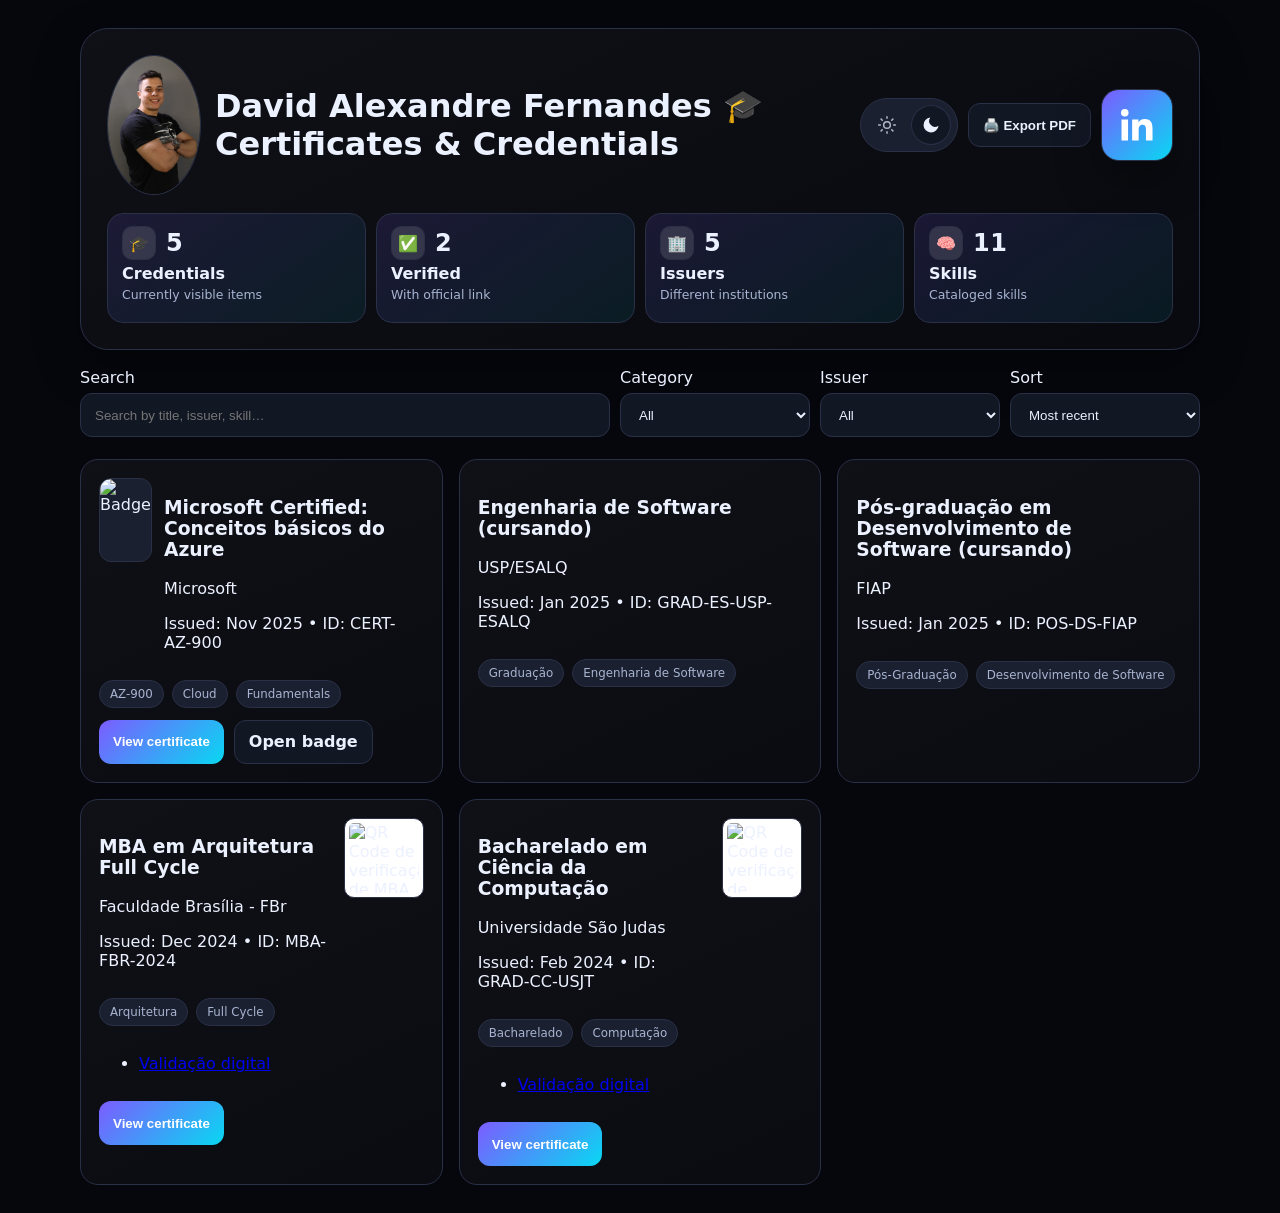
==== commit 0f83538f: "Merge pull request #33 from DavidAlexandre93/codex/set-beca-icon-as-site-favicon feat: usar ícone de" ====
--- a/index.html
+++ b/index.html
@@ -27,13 +27,6 @@
             <h1 id="pageTitle">David Alexandre Fernandes 🎓 Certificados &amp; Certificações</h1>
           </div>
           <div class="toolbar">
-            <label for="languageSelect" class="sr-only" id="languageLabel">Idioma</label>
-            <select id="languageSelect" class="input language-select" aria-labelledby="languageLabel">
-              <option value="">Idioma automático</option>
-              <option value="pt-BR">Português (Brasil)</option>
-              <option value="en">English</option>
-              <option value="es">Español</option>
-            </select>
             <div class="switch" role="group" aria-label="Tema">
               <button id="btnLight" aria-label="Claro" title="Claro" aria-pressed="false">
                 <svg class="theme-icon" viewBox="0 0 24 24" aria-hidden="true">
